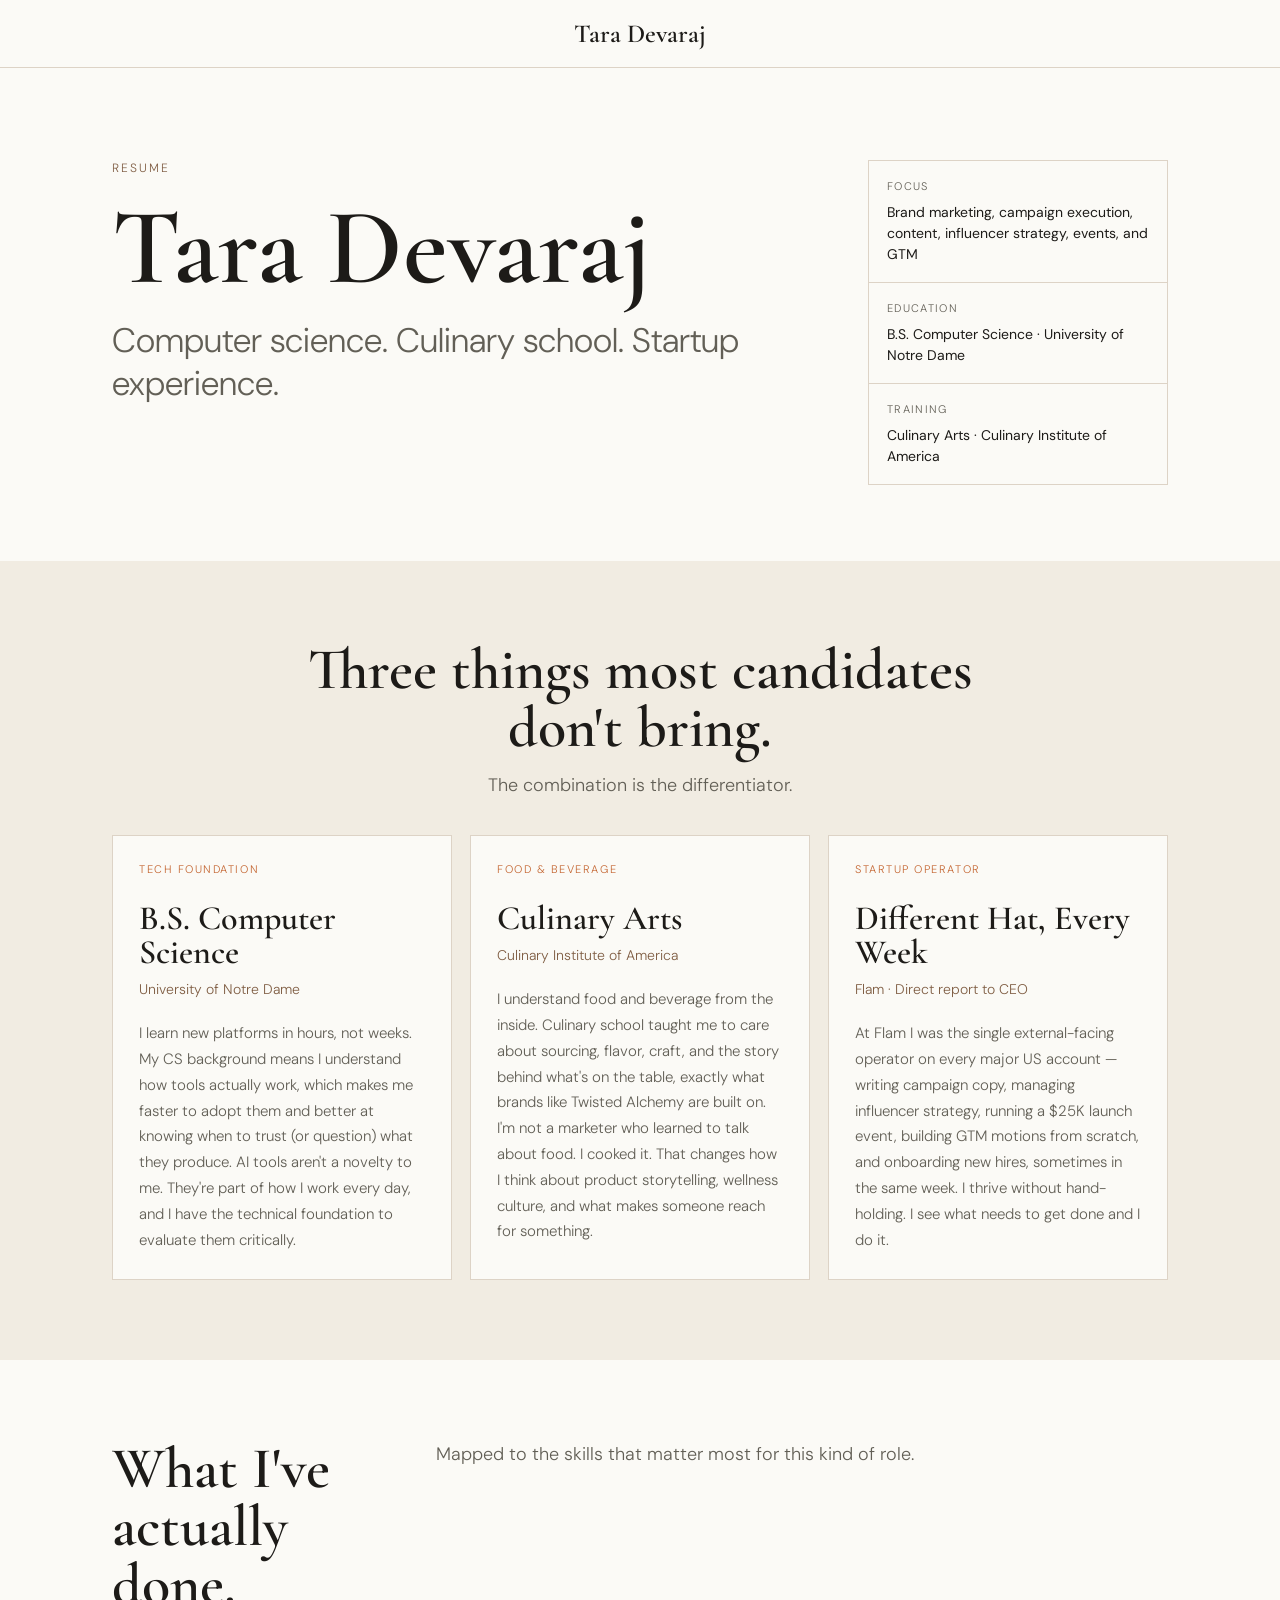
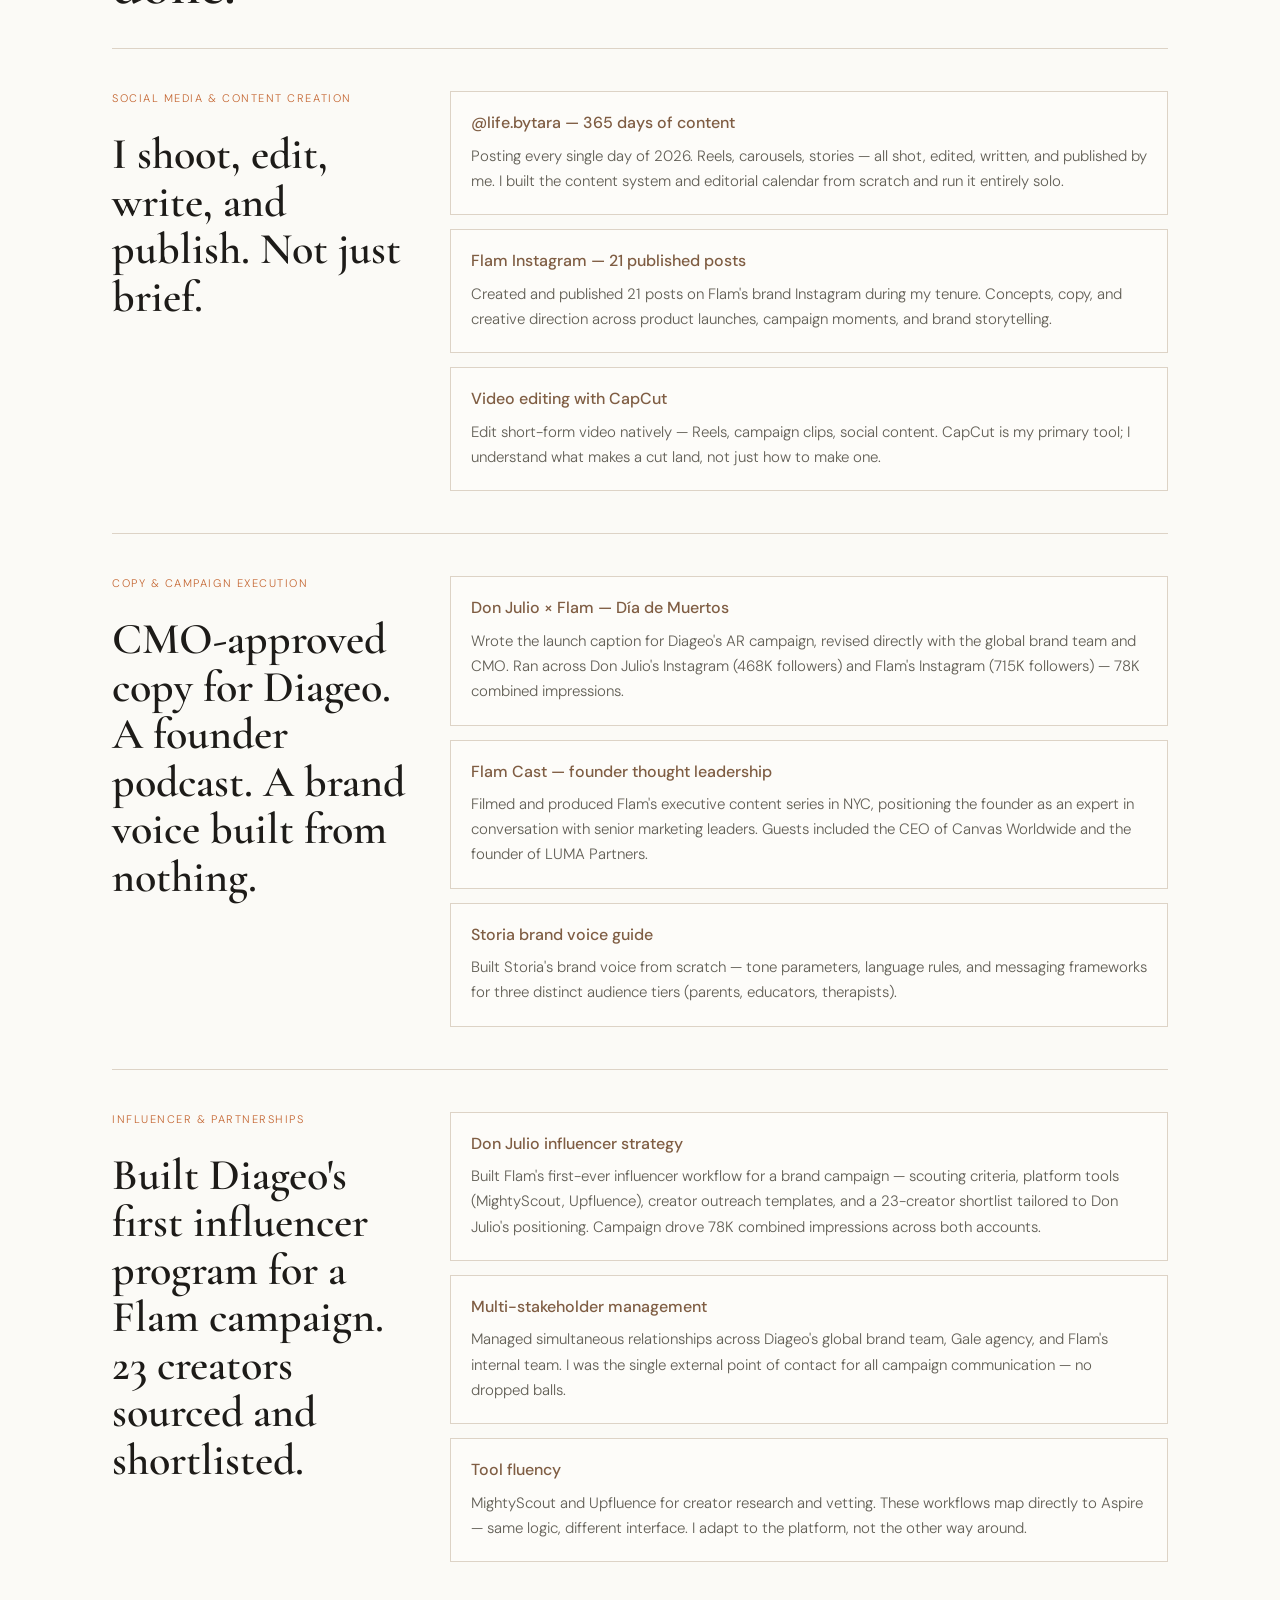
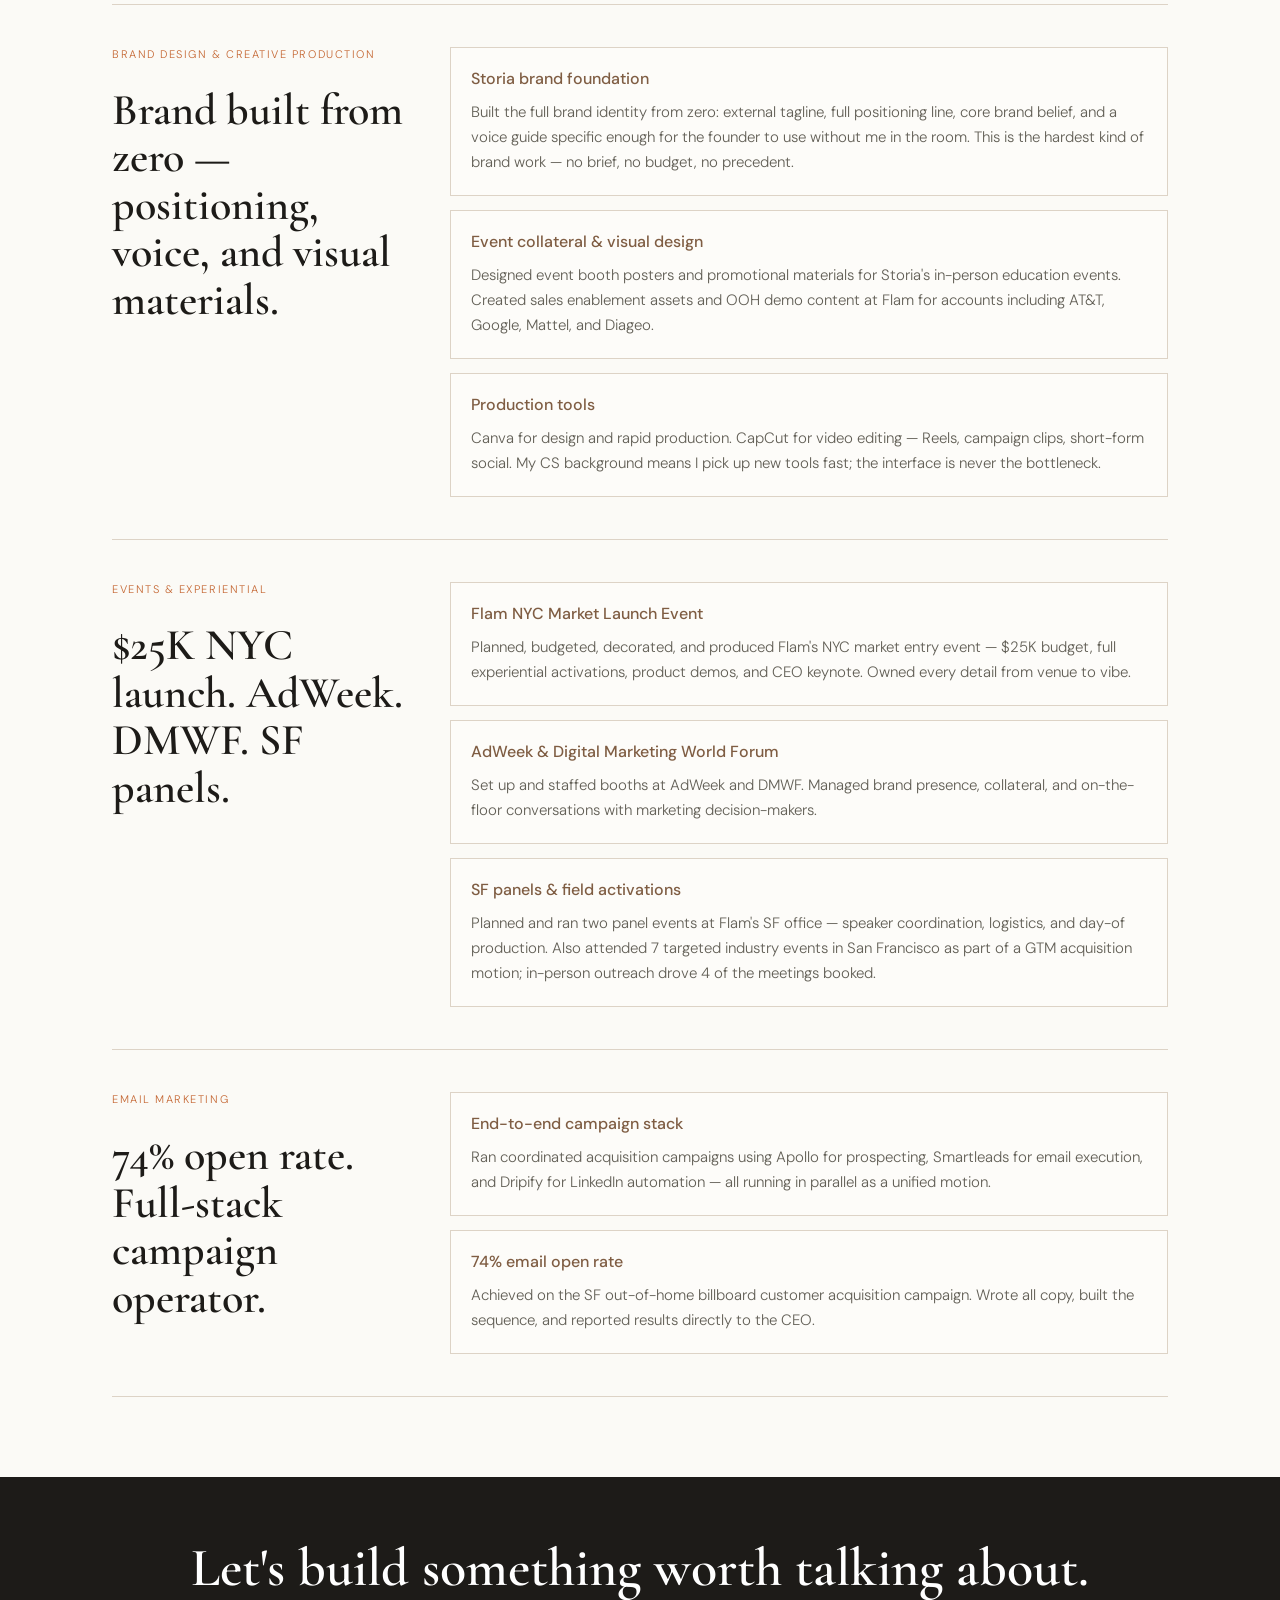
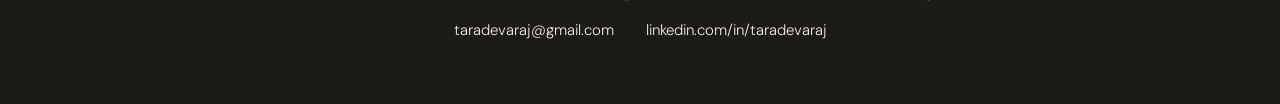
==== resume/index.html @ 1bc39fbd "Create index.html Add resume page" ====
<!doctype html>
<html lang="en">
  <head>
    <meta charset="utf-8" />
    <meta name="viewport" content="width=device-width, initial-scale=1" />
    <title>Tara Devaraj | Resume</title>
    <meta
      name="description"
      content="Resume page for Tara Devaraj, focused on brand marketing, campaign execution, content, influencer strategy, events, and GTM experience."
    />
    <link rel="preconnect" href="https://fonts.googleapis.com" />
    <link rel="preconnect" href="https://fonts.gstatic.com" crossorigin />
    <link
      href="https://fonts.googleapis.com/css2?family=Cormorant+Garamond:wght@400;600&family=DM+Sans:wght@300;400;500&display=swap"
      rel="stylesheet"
    />
    <style>
      :root {
        --bg: #fbfaf6;
        --bg-alt: #f1ece2;
        --text: #1d1b18;
        --muted: #625f56;
        --accent: #7f5d43;
        --accent-pop: #c46632;
        --border: #ddd3c6;
      }

      * {
        box-sizing: border-box;
      }

      html {
        scroll-behavior: smooth;
      }

      body {
        background: var(--bg);
        color: var(--text);
        font-family: "DM Sans", sans-serif;
        font-weight: 300;
        margin: 0;
      }

      a {
        color: inherit;
      }

      h1,
      h2,
      h3 {
        font-family: "Cormorant Garamond", serif;
        font-weight: 600;
        letter-spacing: 0;
        line-height: 1;
        margin: 0;
      }

      p {
        margin: 0;
      }

      .resume-nav {
        align-items: center;
        background: rgba(251, 250, 246, 0.92);
        border-bottom: 1px solid var(--border);
        display: flex;
        justify-content: center;
        padding: 18px max(22px, calc((100vw - 1100px) / 2));
        position: sticky;
        top: 0;
        z-index: 10;
      }

      .resume-brand {
        color: var(--text);
        font-family: "Cormorant Garamond", serif;
        font-size: 26px;
        font-weight: 600;
        text-decoration: none;
      }

      .resume-wrap {
        margin: 0 auto;
        max-width: 1100px;
        padding: 0 22px;
      }

      .resume-hero {
        display: grid;
        gap: 40px;
        grid-template-columns: minmax(0, 1fr) 300px;
        padding: 92px 22px 76px;
      }

      .eyebrow {
        color: var(--accent);
        font-size: 12px;
        letter-spacing: 0.16em;
        margin-bottom: 18px;
        text-transform: uppercase;
      }

      .resume-hero h1 {
        font-size: clamp(58px, 9vw, 108px);
        margin-bottom: 18px;
      }

      .resume-subtext {
        color: var(--muted);
        font-size: clamp(22px, 3vw, 34px);
        line-height: 1.25;
        max-width: 800px;
      }

      .resume-contact {
        align-self: end;
        border: 1px solid var(--border);
        display: grid;
      }

      .resume-contact div {
        border-bottom: 1px solid var(--border);
        padding: 18px;
      }

      .resume-contact div:last-child {
        border-bottom: 0;
      }

      .resume-contact span {
        color: var(--muted);
        display: block;
        font-size: 11px;
        letter-spacing: 0.12em;
        margin-bottom: 8px;
        text-transform: uppercase;
      }

      .resume-contact strong,
      .resume-contact a {
        color: var(--text);
        font-size: 14px;
        font-weight: 400;
        line-height: 1.35;
        text-decoration: none;
      }

      .section {
        padding: 80px 0;
      }

      .section-alt {
        background: var(--bg-alt);
      }

      .section-heading {
        display: grid;
        gap: 16px;
        grid-template-columns: minmax(220px, 0.42fr) minmax(0, 1fr);
        margin-bottom: 34px;
      }

      .section-heading--center {
        display: block;
        margin-left: auto;
        margin-right: auto;
        max-width: 760px;
        text-align: center;
      }

      .section-heading--center h2 {
        margin-bottom: 14px;
      }

      .section-heading h2 {
        font-size: clamp(38px, 5vw, 58px);
      }

      .section-heading p {
        color: var(--muted);
        font-size: 18px;
        line-height: 1.65;
      }

      .differentiators {
        display: grid;
        gap: 18px;
        grid-template-columns: repeat(3, minmax(0, 1fr));
      }

      .diff-card {
        background: var(--bg);
        border: 1px solid var(--border);
        min-height: 360px;
        padding: 26px;
      }

      .diff-card span,
      .skill-area .eyebrow {
        color: var(--accent-pop);
        display: block;
        font-size: 11px;
        letter-spacing: 0.14em;
        margin-bottom: 26px;
        text-transform: uppercase;
      }

      .diff-card h3 {
        font-size: 34px;
        margin-bottom: 10px;
      }

      .diff-school {
        color: var(--accent);
        font-size: 14px;
        line-height: 1.4;
        margin-bottom: 22px;
      }

      .diff-card p:not(.diff-school) {
        color: var(--muted);
        font-size: 15px;
        line-height: 1.72;
      }

      .skill-areas {
        border-top: 1px solid var(--border);
      }

      .skill-area {
        border-bottom: 1px solid var(--border);
        display: grid;
        gap: 36px;
        grid-template-columns: minmax(240px, 0.42fr) minmax(0, 1fr);
        padding: 42px 0;
      }

      .skill-area-header {
        position: sticky;
        top: 92px;
        align-self: start;
      }

      .skill-headline {
        color: var(--text);
        font-family: "Cormorant Garamond", serif;
        font-size: clamp(30px, 3.5vw, 44px);
        font-weight: 600;
        line-height: 1.08;
      }

      .skill-proof {
        display: grid;
        gap: 14px;
      }

      .proof-item {
        background: rgba(255, 255, 255, 0.34);
        border: 1px solid var(--border);
        padding: 20px;
      }

      .proof-item strong {
        color: var(--accent);
        display: block;
        font-size: 16px;
        font-weight: 500;
        line-height: 1.35;
        margin-bottom: 10px;
      }

      .proof-item p {
        color: var(--muted);
        font-size: 15px;
        line-height: 1.68;
      }

      .resume-footer {
        background: var(--text);
        color: #fff;
        padding: 64px 22px;
        text-align: center;
      }

      .resume-footer h2 {
        font-size: clamp(34px, 5vw, 54px);
        margin-bottom: 24px;
      }

      .resume-footer a {
        color: #efe8df;
        display: inline-block;
        font-size: 15px;
        margin: 0 14px;
        text-decoration: none;
      }

      @media (max-width: 820px) {
        .resume-hero,
        .section-heading,
        .skill-area {
          grid-template-columns: 1fr;
        }

        .resume-hero {
          padding-top: 64px;
        }

        .differentiators {
          grid-template-columns: 1fr;
        }

        .diff-card {
          min-height: auto;
        }

        .skill-area-header {
          position: static;
        }
      }
    </style>
  </head>
  <body>
    <nav class="resume-nav" aria-label="Resume navigation">
      <a class="resume-brand" href="../index.html">Tara Devaraj</a>
    </nav>

    <header class="resume-wrap resume-hero">
      <div>
        <p class="eyebrow">Resume</p>
        <h1>Tara Devaraj</h1>
        <p class="resume-subtext">Computer science. Culinary school. Startup experience.</p>
      </div>
      <aside class="resume-contact" aria-label="Contact and background">
        <div>
          <span>Focus</span>
          <strong>Brand marketing, campaign execution, content, influencer strategy, events, and GTM</strong>
        </div>
        <div>
          <span>Education</span>
          <strong>B.S. Computer Science · University of Notre Dame</strong>
        </div>
        <div>
          <span>Training</span>
          <strong>Culinary Arts · Culinary Institute of America</strong>
        </div>
      </aside>
    </header>

    <main>
      <section id="differentiators" class="section section-alt">
        <div class="resume-wrap">
          <div class="section-heading section-heading--center">
            <h2>Three things most candidates don't bring.</h2>
            <p>The combination is the differentiator.</p>
          </div>
          <div class="differentiators">
            <article class="diff-card">
              <span>Tech Foundation</span>
              <h3>B.S. Computer Science</h3>
              <p class="diff-school">University of Notre Dame</p>
              <p>I learn new platforms in hours, not weeks. My CS background means I understand how tools actually work, which makes me faster to adopt them and better at knowing when to trust (or question) what they produce. AI tools aren't a novelty to me. They're part of how I work every day, and I have the technical foundation to evaluate them critically.</p>
            </article>
            <article class="diff-card">
              <span>Food &amp; Beverage</span>
              <h3>Culinary Arts</h3>
              <p class="diff-school">Culinary Institute of America</p>
              <p>I understand food and beverage from the inside. Culinary school taught me to care about sourcing, flavor, craft, and the story behind what's on the table, exactly what brands like Twisted Alchemy are built on. I'm not a marketer who learned to talk about food. I cooked it. That changes how I think about product storytelling, wellness culture, and what makes someone reach for something.</p>
            </article>
            <article class="diff-card">
              <span>Startup Operator</span>
              <h3>Different Hat, Every Week</h3>
              <p class="diff-school">Flam · Direct report to CEO</p>
              <p>At Flam I was the single external-facing operator on every major US account — writing campaign copy, managing influencer strategy, running a $25K launch event, building GTM motions from scratch, and onboarding new hires, sometimes in the same week. I thrive without hand-holding. I see what needs to get done and I do it.</p>
            </article>
          </div>
        </div>
      </section>

      <section id="experience" class="section">
        <div class="resume-wrap">
          <div class="section-heading">
            <h2>What I've actually done.</h2>
            <p>Mapped to the skills that matter most for this kind of role.</p>
          </div>
          <div class="skill-areas">
            <section class="skill-area">
              <div class="skill-area-header">
                <p class="eyebrow">Social Media &amp; Content Creation</p>
                <p class="skill-headline">I shoot, edit, write, and publish. Not just brief.</p>
              </div>
              <div class="skill-proof">
                <article class="proof-item">
                  <strong>@life.bytara — 365 days of content</strong>
                  <p>Posting every single day of 2026. Reels, carousels, stories — all shot, edited, written, and published by me. I built the content system and editorial calendar from scratch and run it entirely solo.</p>
                </article>
                <article class="proof-item">
                  <strong>Flam Instagram — 21 published posts</strong>
                  <p>Created and published 21 posts on Flam's brand Instagram during my tenure. Concepts, copy, and creative direction across product launches, campaign moments, and brand storytelling.</p>
                </article>
                <article class="proof-item">
                  <strong>Video editing with CapCut</strong>
                  <p>Edit short-form video natively — Reels, campaign clips, social content. CapCut is my primary tool; I understand what makes a cut land, not just how to make one.</p>
                </article>
              </div>
            </section>

            <section class="skill-area">
              <div class="skill-area-header">
                <p class="eyebrow">Copy &amp; Campaign Execution</p>
                <p class="skill-headline">CMO-approved copy for Diageo. A founder podcast. A brand voice built from nothing.</p>
              </div>
              <div class="skill-proof">
                <article class="proof-item">
                  <strong>Don Julio × Flam — Día de Muertos</strong>
                  <p>Wrote the launch caption for Diageo's AR campaign, revised directly with the global brand team and CMO. Ran across Don Julio's Instagram (468K followers) and Flam's Instagram (715K followers) — 78K combined impressions.</p>
                </article>
                <article class="proof-item">
                  <strong>Flam Cast — founder thought leadership</strong>
                  <p>Filmed and produced Flam's executive content series in NYC, positioning the founder as an expert in conversation with senior marketing leaders. Guests included the CEO of Canvas Worldwide and the founder of LUMA Partners.</p>
                </article>
                <article class="proof-item">
                  <strong>Storia brand voice guide</strong>
                  <p>Built Storia's brand voice from scratch — tone parameters, language rules, and messaging frameworks for three distinct audience tiers (parents, educators, therapists).</p>
                </article>
              </div>
            </section>

            <section class="skill-area">
              <div class="skill-area-header">
                <p class="eyebrow">Influencer &amp; Partnerships</p>
                <p class="skill-headline">Built Diageo's first influencer program for a Flam campaign. 23 creators sourced and shortlisted.</p>
              </div>
              <div class="skill-proof">
                <article class="proof-item">
                  <strong>Don Julio influencer strategy</strong>
                  <p>Built Flam's first-ever influencer workflow for a brand campaign — scouting criteria, platform tools (MightyScout, Upfluence), creator outreach templates, and a 23-creator shortlist tailored to Don Julio's positioning. Campaign drove 78K combined impressions across both accounts.</p>
                </article>
                <article class="proof-item">
                  <strong>Multi-stakeholder management</strong>
                  <p>Managed simultaneous relationships across Diageo's global brand team, Gale agency, and Flam's internal team. I was the single external point of contact for all campaign communication — no dropped balls.</p>
                </article>
                <article class="proof-item">
                  <strong>Tool fluency</strong>
                  <p>MightyScout and Upfluence for creator research and vetting. These workflows map directly to Aspire — same logic, different interface. I adapt to the platform, not the other way around.</p>
                </article>
              </div>
            </section>

            <section class="skill-area">
              <div class="skill-area-header">
                <p class="eyebrow">Brand Design &amp; Creative Production</p>
                <p class="skill-headline">Brand built from zero — positioning, voice, and visual materials.</p>
              </div>
              <div class="skill-proof">
                <article class="proof-item">
                  <strong>Storia brand foundation</strong>
                  <p>Built the full brand identity from zero: external tagline, full positioning line, core brand belief, and a voice guide specific enough for the founder to use without me in the room. This is the hardest kind of brand work — no brief, no budget, no precedent.</p>
                </article>
                <article class="proof-item">
                  <strong>Event collateral &amp; visual design</strong>
                  <p>Designed event booth posters and promotional materials for Storia's in-person education events. Created sales enablement assets and OOH demo content at Flam for accounts including AT&amp;T, Google, Mattel, and Diageo.</p>
                </article>
                <article class="proof-item">
                  <strong>Production tools</strong>
                  <p>Canva for design and rapid production. CapCut for video editing — Reels, campaign clips, short-form social. My CS background means I pick up new tools fast; the interface is never the bottleneck.</p>
                </article>
              </div>
            </section>

            <section class="skill-area">
              <div class="skill-area-header">
                <p class="eyebrow">Events &amp; Experiential</p>
                <p class="skill-headline">$25K NYC launch. AdWeek. DMWF. SF panels.</p>
              </div>
              <div class="skill-proof">
                <article class="proof-item">
                  <strong>Flam NYC Market Launch Event</strong>
                  <p>Planned, budgeted, decorated, and produced Flam's NYC market entry event — $25K budget, full experiential activations, product demos, and CEO keynote. Owned every detail from venue to vibe.</p>
                </article>
                <article class="proof-item">
                  <strong>AdWeek &amp; Digital Marketing World Forum</strong>
                  <p>Set up and staffed booths at AdWeek and DMWF. Managed brand presence, collateral, and on-the-floor conversations with marketing decision-makers.</p>
                </article>
                <article class="proof-item">
                  <strong>SF panels &amp; field activations</strong>
                  <p>Planned and ran two panel events at Flam's SF office — speaker coordination, logistics, and day-of production. Also attended 7 targeted industry events in San Francisco as part of a GTM acquisition motion; in-person outreach drove 4 of the meetings booked.</p>
                </article>
              </div>
            </section>

            <section class="skill-area">
              <div class="skill-area-header">
                <p class="eyebrow">Email Marketing</p>
                <p class="skill-headline">74% open rate. Full-stack campaign operator.</p>
              </div>
              <div class="skill-proof">
                <article class="proof-item">
                  <strong>End-to-end campaign stack</strong>
                  <p>Ran coordinated acquisition campaigns using Apollo for prospecting, Smartleads for email execution, and Dripify for LinkedIn automation — all running in parallel as a unified motion.</p>
                </article>
                <article class="proof-item">
                  <strong>74% email open rate</strong>
                  <p>Achieved on the SF out-of-home billboard customer acquisition campaign. Wrote all copy, built the sequence, and reported results directly to the CEO.</p>
                </article>
              </div>
            </section>
          </div>
        </div>
      </section>
    </main>

    <footer class="resume-footer">
      <h2>Let's build something worth talking about.</h2>
      <a href="mailto:taradevaraj@gmail.com">taradevaraj@gmail.com</a>
      <a href="https://linkedin.com/in/taradevaraj">linkedin.com/in/taradevaraj</a>
    </footer>
  </body>
</html>
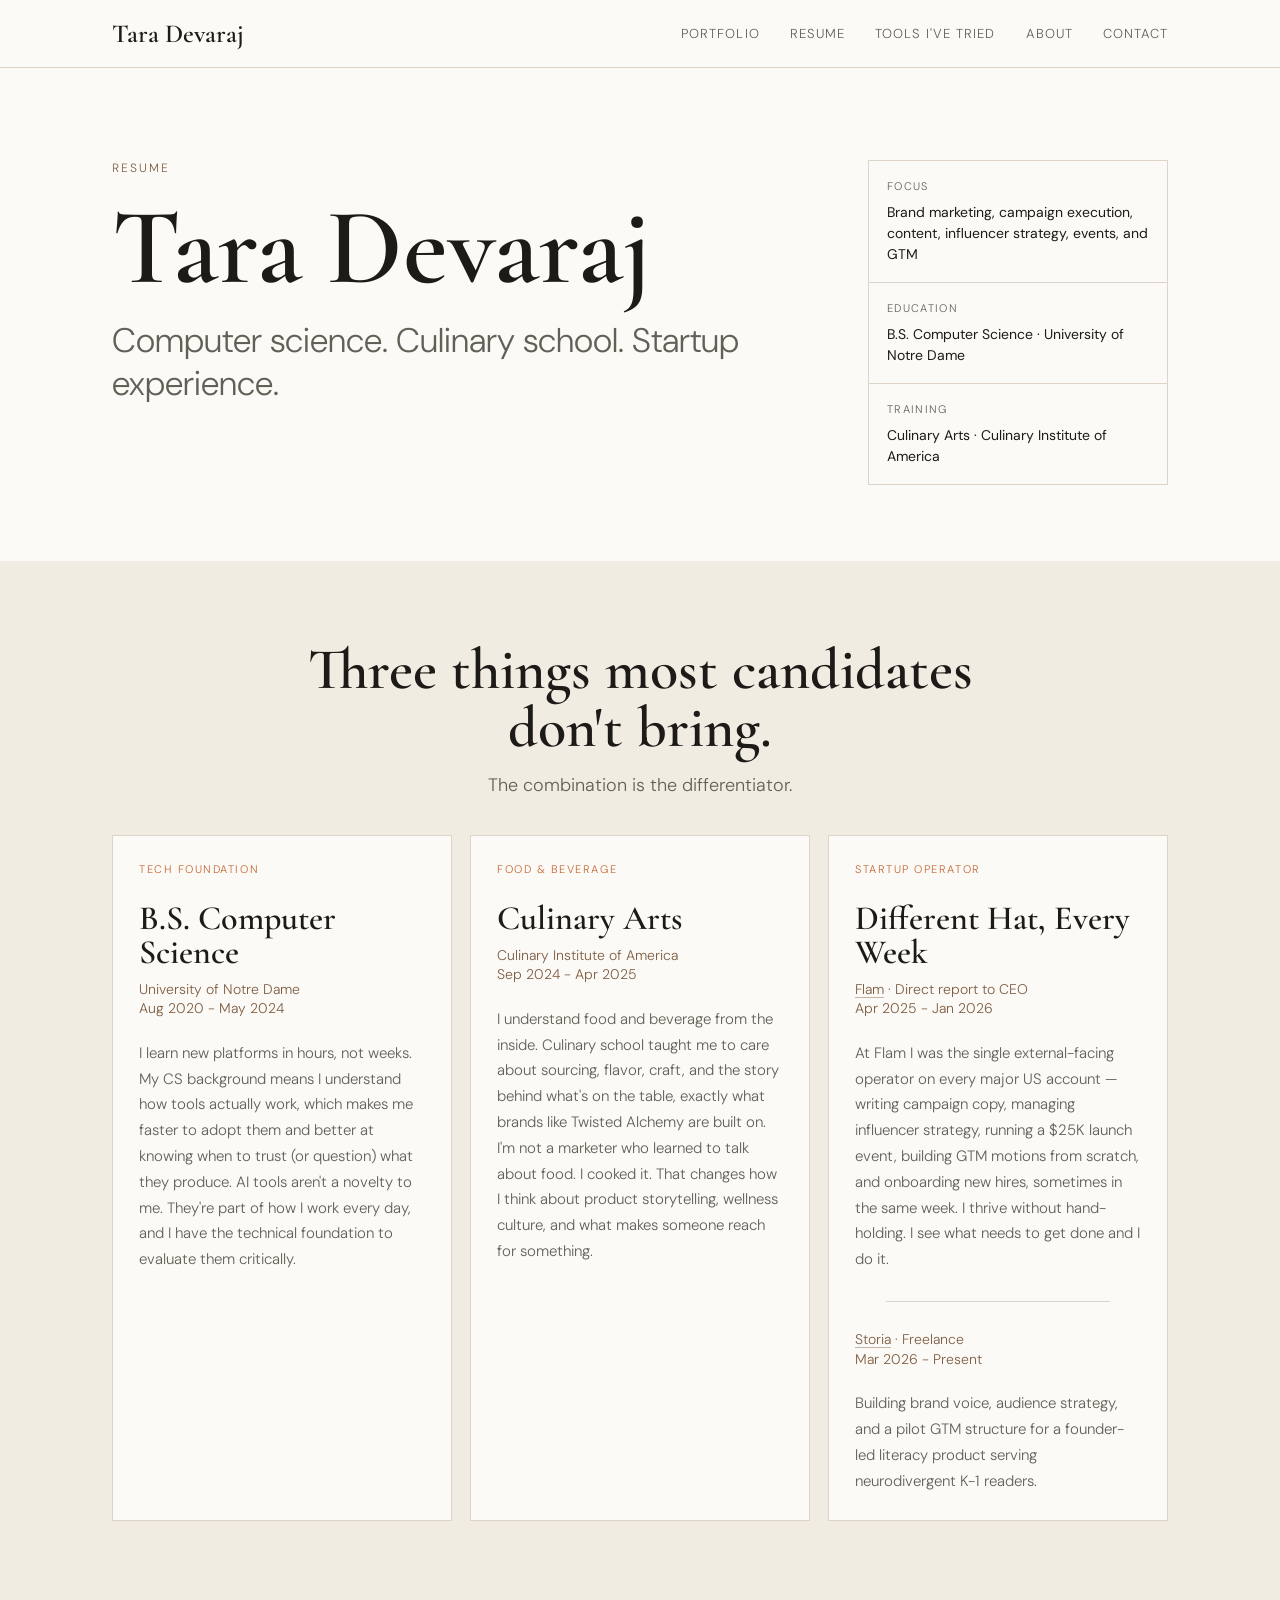
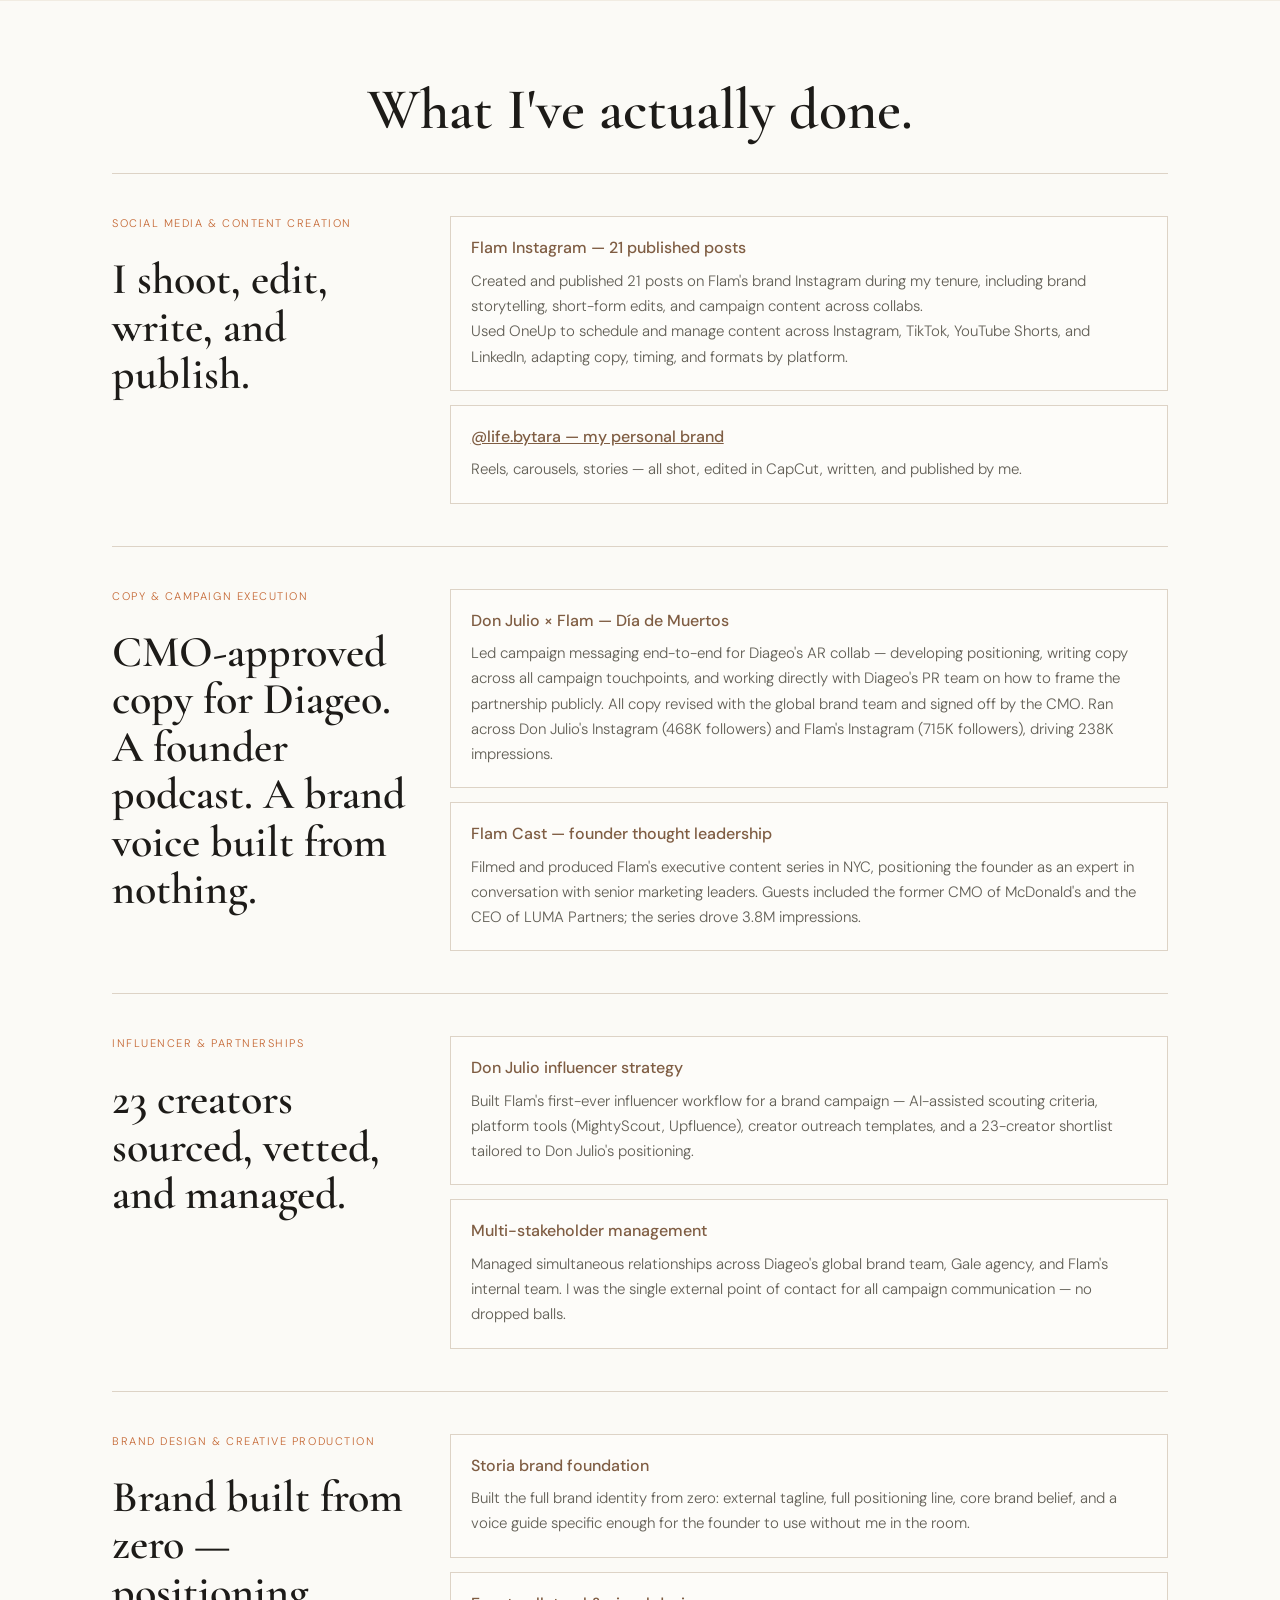
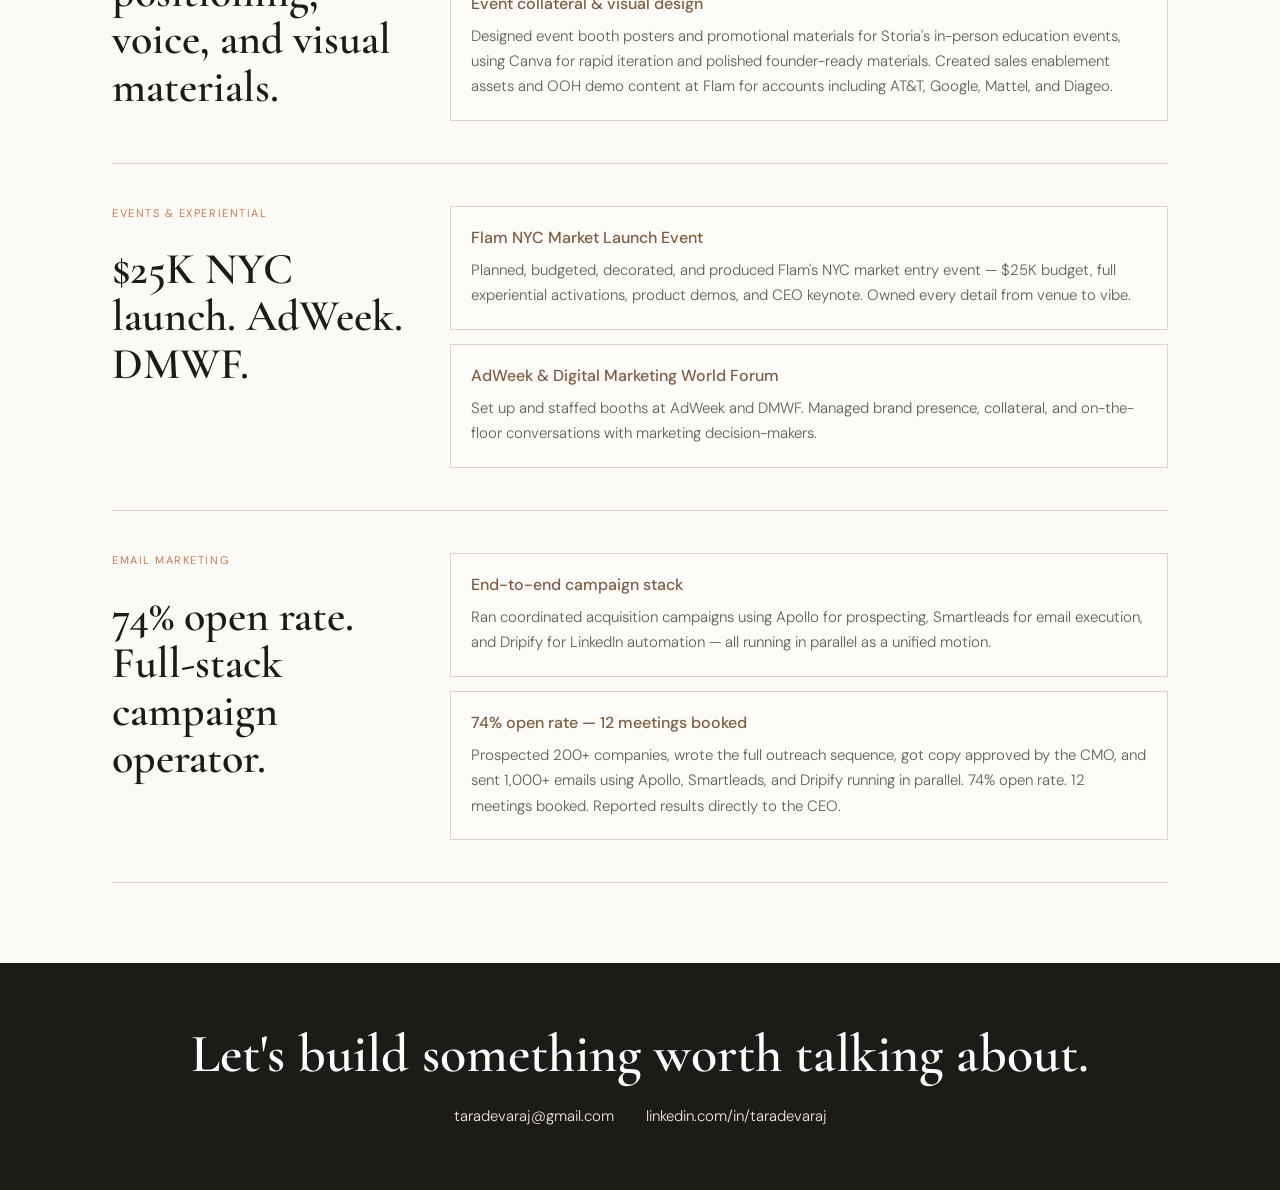
==== commit 89a272db: "Update portfolio and resume" ====
--- a/resume/index.html
+++ b/resume/index.html
@@ -60,15 +60,23 @@
       }
 
       .resume-nav {
-        align-items: center;
         background: rgba(251, 250, 246, 0.92);
         border-bottom: 1px solid var(--border);
-        display: flex;
-        justify-content: center;
-        padding: 18px max(22px, calc((100vw - 1100px) / 2));
+        left: 0;
+        padding: 18px 0;
         position: sticky;
         top: 0;
+        width: 100%;
         z-index: 10;
+      }
+
+      .resume-nav-inner {
+        align-items: center;
+        display: flex;
+        justify-content: space-between;
+        margin: 0 auto;
+        max-width: 1100px;
+        padding: 0 22px;
       }
 
       .resume-brand {
@@ -77,6 +85,25 @@
         font-size: 26px;
         font-weight: 600;
         text-decoration: none;
+      }
+
+      .resume-links {
+        align-items: center;
+        display: flex;
+        gap: 30px;
+      }
+
+      .resume-links a {
+        color: var(--muted);
+        font-size: 13px;
+        letter-spacing: 0.08em;
+        text-decoration: none;
+        text-transform: uppercase;
+        transition: color 0.2s ease;
+      }
+
+      .resume-links a:hover {
+        color: var(--accent);
       }
 
       .resume-wrap {
@@ -217,7 +244,33 @@
         margin-bottom: 22px;
       }
 
-      .diff-card p:not(.diff-school) {
+      .diff-role {
+        color: var(--accent);
+        font-size: 14px;
+        line-height: 1.4;
+        margin-bottom: 22px;
+      }
+
+      .subtle-link {
+        color: inherit;
+        text-decoration-color: rgba(127, 93, 67, 0.45);
+        text-decoration-line: underline;
+        text-decoration-thickness: 1px;
+        text-underline-offset: 3px;
+      }
+
+      .subtle-link:hover {
+        text-decoration-color: var(--accent);
+      }
+
+      .diff-divider {
+        background: var(--border);
+        height: 1px;
+        margin: 28px auto;
+        width: 78%;
+      }
+
+      .diff-card p:not(.diff-school):not(.diff-role) {
         color: var(--muted);
         font-size: 15px;
         line-height: 1.72;
@@ -317,12 +370,32 @@
         .skill-area-header {
           position: static;
         }
+
+        .resume-nav-inner {
+          align-items: flex-start;
+          flex-direction: column;
+          gap: 14px;
+        }
+
+        .resume-links {
+          flex-wrap: wrap;
+          gap: 14px 22px;
+        }
       }
     </style>
   </head>
   <body>
     <nav class="resume-nav" aria-label="Resume navigation">
-      <a class="resume-brand" href="../index.html">Tara Devaraj</a>
+      <div class="resume-nav-inner">
+        <a class="resume-brand" href="../index.html#/">Tara Devaraj</a>
+        <div class="resume-links">
+          <a href="../index.html#/">Portfolio</a>
+          <a href="index.html">Resume</a>
+          <a href="../index.html#/tools">Tools I've Tried</a>
+          <a href="../index.html#/">About</a>
+          <a href="mailto:taradevaraj@gmail.com">Contact</a>
+        </div>
+      </div>
     </nav>
 
     <header class="resume-wrap resume-hero">
@@ -358,20 +431,23 @@
             <article class="diff-card">
               <span>Tech Foundation</span>
               <h3>B.S. Computer Science</h3>
-              <p class="diff-school">University of Notre Dame</p>
+              <p class="diff-school">University of Notre Dame<br>Aug 2020 - May 2024</p>
               <p>I learn new platforms in hours, not weeks. My CS background means I understand how tools actually work, which makes me faster to adopt them and better at knowing when to trust (or question) what they produce. AI tools aren't a novelty to me. They're part of how I work every day, and I have the technical foundation to evaluate them critically.</p>
             </article>
             <article class="diff-card">
               <span>Food &amp; Beverage</span>
               <h3>Culinary Arts</h3>
-              <p class="diff-school">Culinary Institute of America</p>
+              <p class="diff-school">Culinary Institute of America<br>Sep 2024 - Apr 2025</p>
               <p>I understand food and beverage from the inside. Culinary school taught me to care about sourcing, flavor, craft, and the story behind what's on the table, exactly what brands like Twisted Alchemy are built on. I'm not a marketer who learned to talk about food. I cooked it. That changes how I think about product storytelling, wellness culture, and what makes someone reach for something.</p>
             </article>
             <article class="diff-card">
               <span>Startup Operator</span>
               <h3>Different Hat, Every Week</h3>
-              <p class="diff-school">Flam · Direct report to CEO</p>
+              <p class="diff-school"><a class="subtle-link" href="https://flamapp.ai/" target="_blank" rel="noreferrer">Flam</a> · Direct report to CEO<br>Apr 2025 - Jan 2026</p>
               <p>At Flam I was the single external-facing operator on every major US account — writing campaign copy, managing influencer strategy, running a $25K launch event, building GTM motions from scratch, and onboarding new hires, sometimes in the same week. I thrive without hand-holding. I see what needs to get done and I do it.</p>
+              <div class="diff-divider" aria-hidden="true"></div>
+              <p class="diff-role"><a class="subtle-link" href="https://storia.kids/#top" target="_blank" rel="noreferrer">Storia</a> · Freelance<br>Mar 2026 - Present</p>
+              <p>Building brand voice, audience strategy, and a pilot GTM structure for a founder-led literacy product serving neurodivergent K-1 readers.</p>
             </article>
           </div>
         </div>
@@ -379,28 +455,23 @@
 
       <section id="experience" class="section">
         <div class="resume-wrap">
-          <div class="section-heading">
+          <div class="section-heading section-heading--center">
             <h2>What I've actually done.</h2>
-            <p>Mapped to the skills that matter most for this kind of role.</p>
           </div>
           <div class="skill-areas">
             <section class="skill-area">
               <div class="skill-area-header">
                 <p class="eyebrow">Social Media &amp; Content Creation</p>
-                <p class="skill-headline">I shoot, edit, write, and publish. Not just brief.</p>
+                <p class="skill-headline">I shoot, edit, write, and publish.</p>
               </div>
               <div class="skill-proof">
                 <article class="proof-item">
-                  <strong>@life.bytara — 365 days of content</strong>
-                  <p>Posting every single day of 2026. Reels, carousels, stories — all shot, edited, written, and published by me. I built the content system and editorial calendar from scratch and run it entirely solo.</p>
-                </article>
-                <article class="proof-item">
                   <strong>Flam Instagram — 21 published posts</strong>
-                  <p>Created and published 21 posts on Flam's brand Instagram during my tenure. Concepts, copy, and creative direction across product launches, campaign moments, and brand storytelling.</p>
-                </article>
-                <article class="proof-item">
-                  <strong>Video editing with CapCut</strong>
-                  <p>Edit short-form video natively — Reels, campaign clips, social content. CapCut is my primary tool; I understand what makes a cut land, not just how to make one.</p>
+                  <p>Created and published 21 posts on Flam's brand Instagram during my tenure, including brand storytelling, short-form edits, and campaign content across collabs.<br>Used OneUp to schedule and manage content across Instagram, TikTok, YouTube Shorts, and LinkedIn, adapting copy, timing, and formats by platform.</p>
+                </article>
+                <article class="proof-item">
+                  <strong><a href="https://instagram.com/life.bytara" target="_blank" rel="noreferrer">@life.bytara — my personal brand</a></strong>
+                  <p>Reels, carousels, stories — all shot, edited in CapCut, written, and published by me.</p>
                 </article>
               </div>
             </section>
@@ -413,15 +484,11 @@
               <div class="skill-proof">
                 <article class="proof-item">
                   <strong>Don Julio × Flam — Día de Muertos</strong>
-                  <p>Wrote the launch caption for Diageo's AR campaign, revised directly with the global brand team and CMO. Ran across Don Julio's Instagram (468K followers) and Flam's Instagram (715K followers) — 78K combined impressions.</p>
+                  <p>Led campaign messaging end-to-end for Diageo's AR collab — developing positioning, writing copy across all campaign touchpoints, and working directly with Diageo's PR team on how to frame the partnership publicly. All copy revised with the global brand team and signed off by the CMO. Ran across Don Julio's Instagram (468K followers) and Flam's Instagram (715K followers), driving 238K impressions.</p>
                 </article>
                 <article class="proof-item">
                   <strong>Flam Cast — founder thought leadership</strong>
-                  <p>Filmed and produced Flam's executive content series in NYC, positioning the founder as an expert in conversation with senior marketing leaders. Guests included the CEO of Canvas Worldwide and the founder of LUMA Partners.</p>
-                </article>
-                <article class="proof-item">
-                  <strong>Storia brand voice guide</strong>
-                  <p>Built Storia's brand voice from scratch — tone parameters, language rules, and messaging frameworks for three distinct audience tiers (parents, educators, therapists).</p>
+                  <p>Filmed and produced Flam's executive content series in NYC, positioning the founder as an expert in conversation with senior marketing leaders. Guests included the former CMO of McDonald's and the CEO of LUMA Partners; the series drove 3.8M impressions.</p>
                 </article>
               </div>
             </section>
@@ -429,20 +496,16 @@
             <section class="skill-area">
               <div class="skill-area-header">
                 <p class="eyebrow">Influencer &amp; Partnerships</p>
-                <p class="skill-headline">Built Diageo's first influencer program for a Flam campaign. 23 creators sourced and shortlisted.</p>
+                <p class="skill-headline">23 creators sourced, vetted, and managed.</p>
               </div>
               <div class="skill-proof">
                 <article class="proof-item">
                   <strong>Don Julio influencer strategy</strong>
-                  <p>Built Flam's first-ever influencer workflow for a brand campaign — scouting criteria, platform tools (MightyScout, Upfluence), creator outreach templates, and a 23-creator shortlist tailored to Don Julio's positioning. Campaign drove 78K combined impressions across both accounts.</p>
+                  <p>Built Flam's first-ever influencer workflow for a brand campaign — AI-assisted scouting criteria, platform tools (MightyScout, Upfluence), creator outreach templates, and a 23-creator shortlist tailored to Don Julio's positioning.</p>
                 </article>
                 <article class="proof-item">
                   <strong>Multi-stakeholder management</strong>
                   <p>Managed simultaneous relationships across Diageo's global brand team, Gale agency, and Flam's internal team. I was the single external point of contact for all campaign communication — no dropped balls.</p>
-                </article>
-                <article class="proof-item">
-                  <strong>Tool fluency</strong>
-                  <p>MightyScout and Upfluence for creator research and vetting. These workflows map directly to Aspire — same logic, different interface. I adapt to the platform, not the other way around.</p>
                 </article>
               </div>
             </section>
@@ -455,15 +518,11 @@
               <div class="skill-proof">
                 <article class="proof-item">
                   <strong>Storia brand foundation</strong>
-                  <p>Built the full brand identity from zero: external tagline, full positioning line, core brand belief, and a voice guide specific enough for the founder to use without me in the room. This is the hardest kind of brand work — no brief, no budget, no precedent.</p>
+                  <p>Built the full brand identity from zero: external tagline, full positioning line, core brand belief, and a voice guide specific enough for the founder to use without me in the room.</p>
                 </article>
                 <article class="proof-item">
                   <strong>Event collateral &amp; visual design</strong>
-                  <p>Designed event booth posters and promotional materials for Storia's in-person education events. Created sales enablement assets and OOH demo content at Flam for accounts including AT&amp;T, Google, Mattel, and Diageo.</p>
-                </article>
-                <article class="proof-item">
-                  <strong>Production tools</strong>
-                  <p>Canva for design and rapid production. CapCut for video editing — Reels, campaign clips, short-form social. My CS background means I pick up new tools fast; the interface is never the bottleneck.</p>
+                  <p>Designed event booth posters and promotional materials for Storia's in-person education events, using Canva for rapid iteration and polished founder-ready materials. Created sales enablement assets and OOH demo content at Flam for accounts including AT&amp;T, Google, Mattel, and Diageo.</p>
                 </article>
               </div>
             </section>
@@ -471,7 +530,7 @@
             <section class="skill-area">
               <div class="skill-area-header">
                 <p class="eyebrow">Events &amp; Experiential</p>
-                <p class="skill-headline">$25K NYC launch. AdWeek. DMWF. SF panels.</p>
+                <p class="skill-headline">$25K NYC launch. AdWeek. DMWF.</p>
               </div>
               <div class="skill-proof">
                 <article class="proof-item">
@@ -481,10 +540,6 @@
                 <article class="proof-item">
                   <strong>AdWeek &amp; Digital Marketing World Forum</strong>
                   <p>Set up and staffed booths at AdWeek and DMWF. Managed brand presence, collateral, and on-the-floor conversations with marketing decision-makers.</p>
-                </article>
-                <article class="proof-item">
-                  <strong>SF panels &amp; field activations</strong>
-                  <p>Planned and ran two panel events at Flam's SF office — speaker coordination, logistics, and day-of production. Also attended 7 targeted industry events in San Francisco as part of a GTM acquisition motion; in-person outreach drove 4 of the meetings booked.</p>
                 </article>
               </div>
             </section>
@@ -500,8 +555,8 @@
                   <p>Ran coordinated acquisition campaigns using Apollo for prospecting, Smartleads for email execution, and Dripify for LinkedIn automation — all running in parallel as a unified motion.</p>
                 </article>
                 <article class="proof-item">
-                  <strong>74% email open rate</strong>
-                  <p>Achieved on the SF out-of-home billboard customer acquisition campaign. Wrote all copy, built the sequence, and reported results directly to the CEO.</p>
+                  <strong>74% open rate — 12 meetings booked</strong>
+                  <p>Prospected 200+ companies, wrote the full outreach sequence, got copy approved by the CMO, and sent 1,000+ emails using Apollo, Smartleads, and Dripify running in parallel. 74% open rate. 12 meetings booked. Reported results directly to the CEO.</p>
                 </article>
               </div>
             </section>
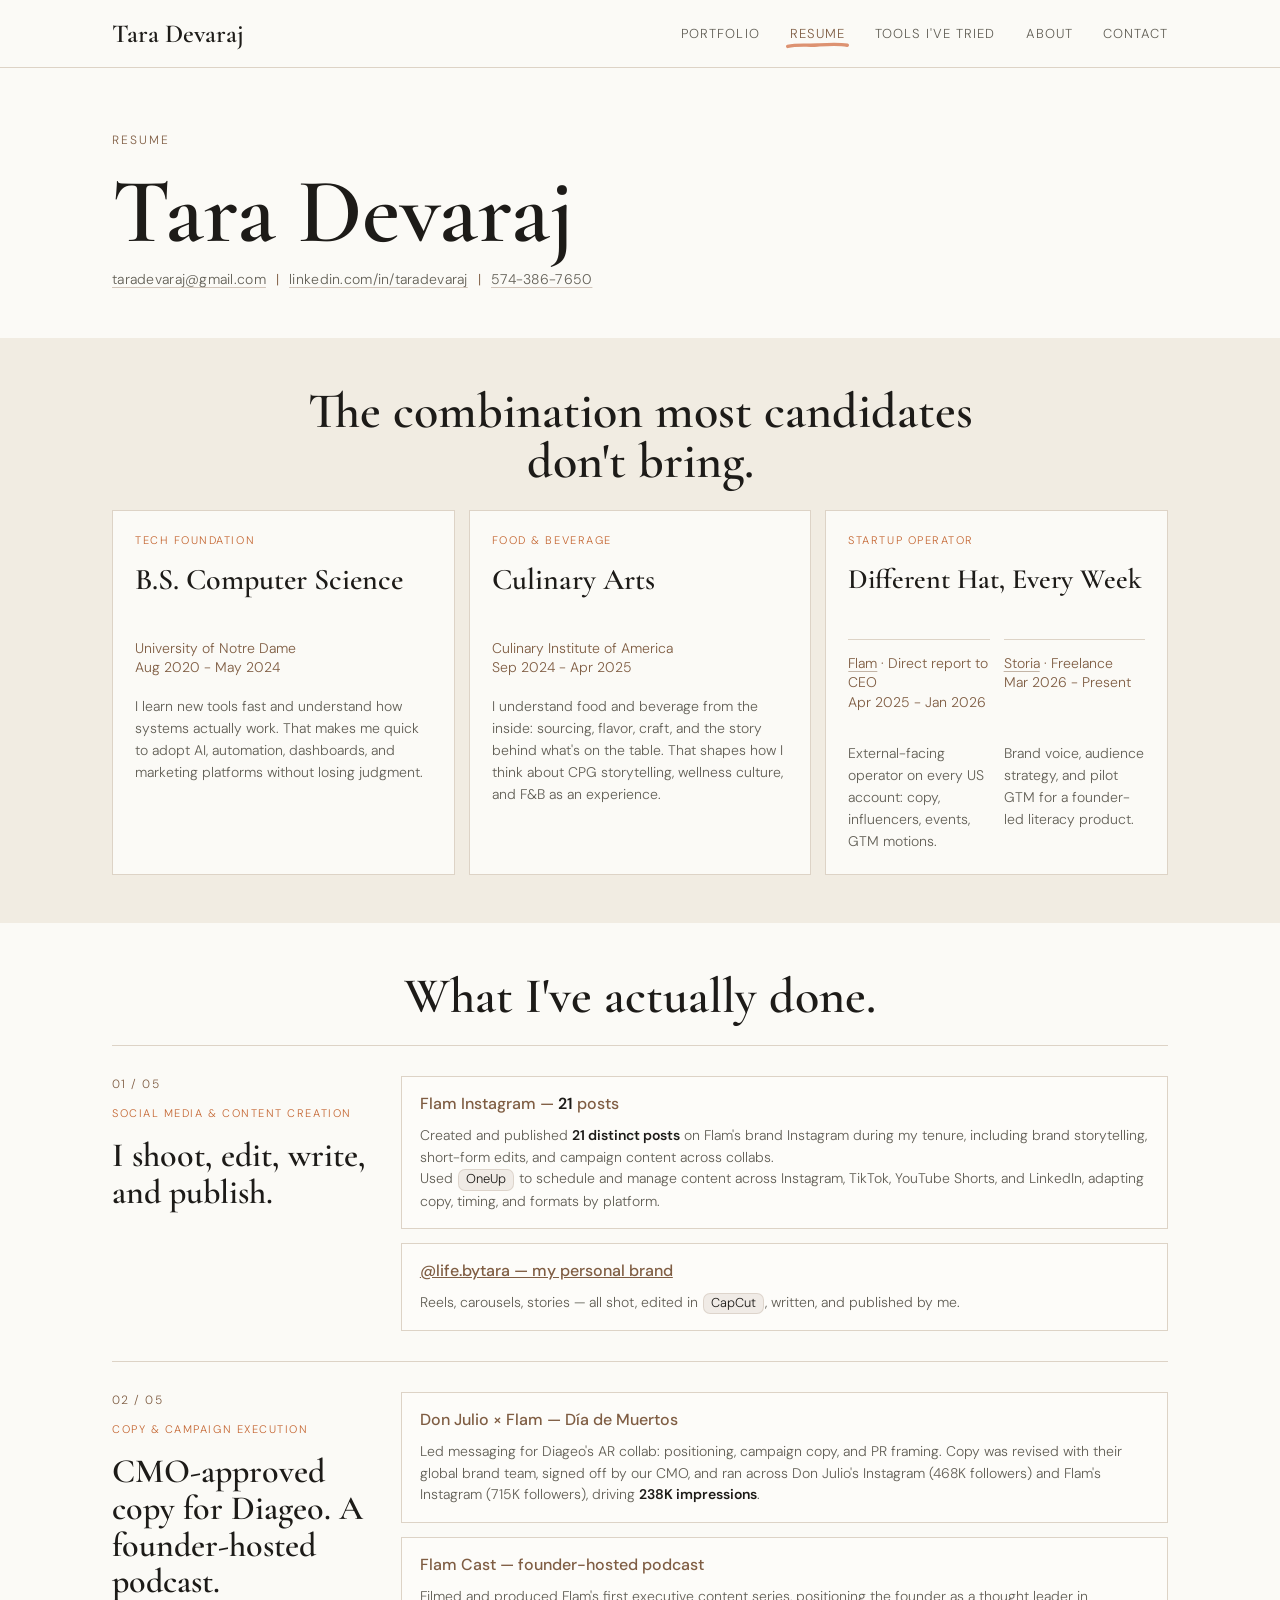
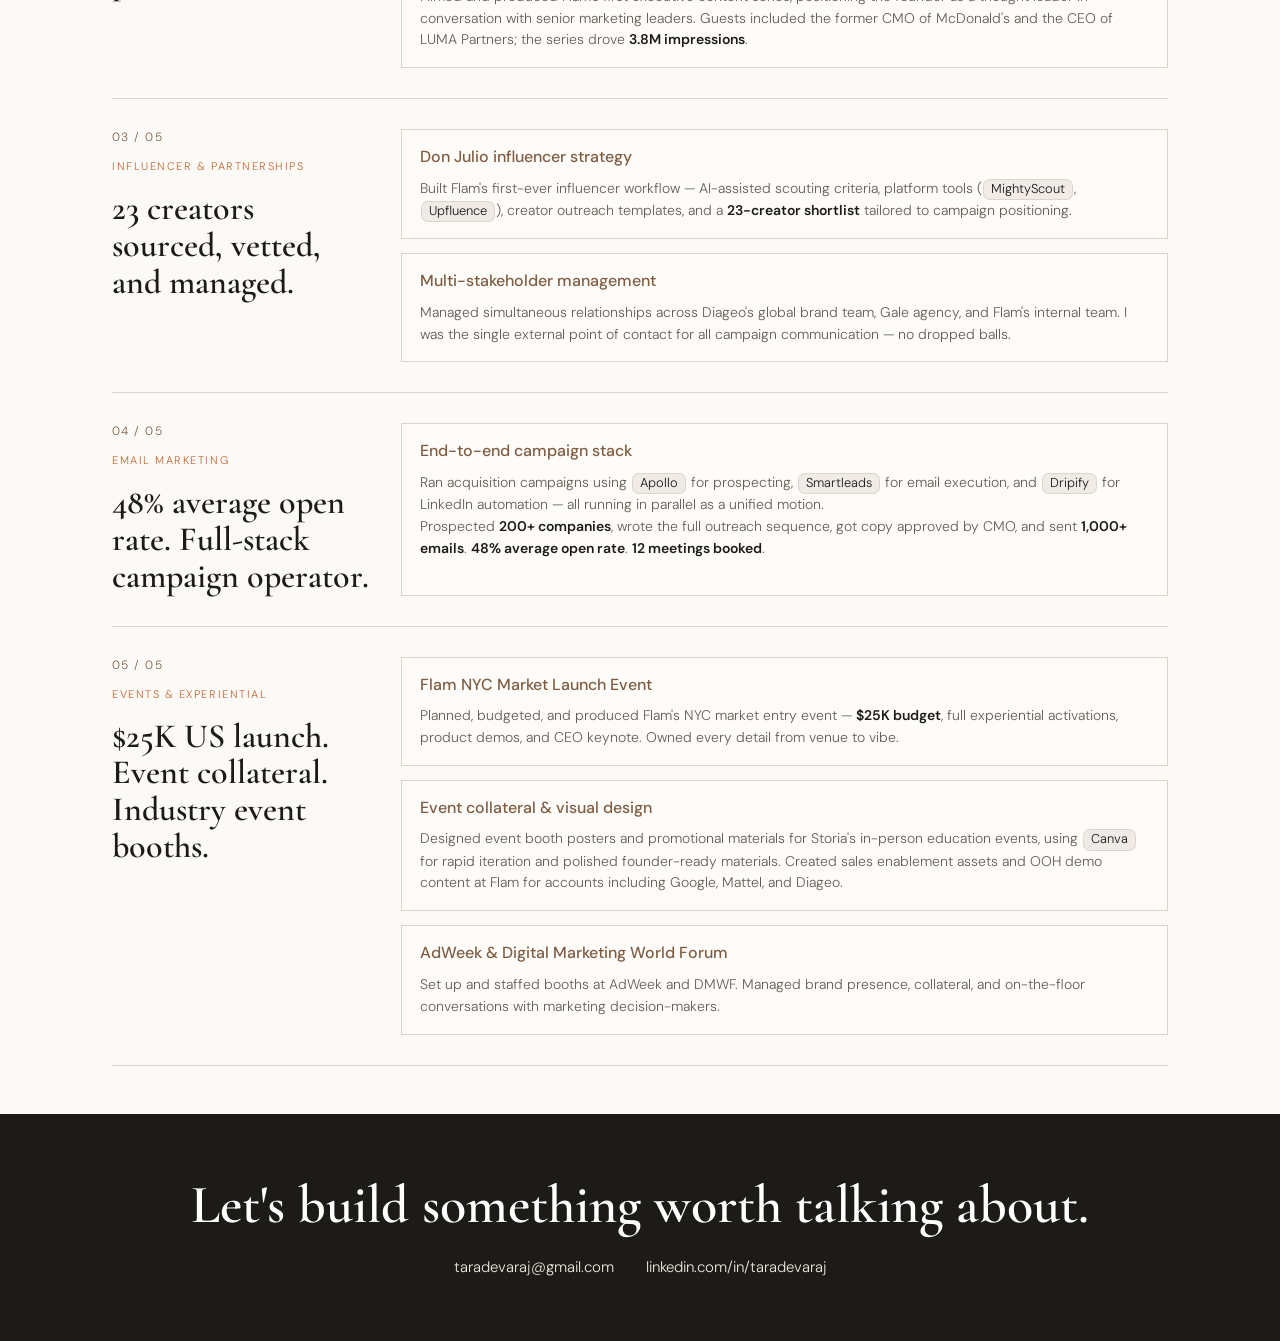
==== commit db24891c: "resume refresh" ====
--- a/resume/index.html
+++ b/resume/index.html
@@ -97,13 +97,29 @@
         color: var(--muted);
         font-size: 13px;
         letter-spacing: 0.08em;
+        position: relative;
         text-decoration: none;
         text-transform: uppercase;
         transition: color 0.2s ease;
       }
 
-      .resume-links a:hover {
+      .resume-links a:hover,
+      .resume-links a.is-active {
         color: var(--accent);
+      }
+
+      .resume-links a.is-active::after {
+        background-image: url("data:image/svg+xml,%3Csvg width='110' height='14' viewBox='0 0 110 14' fill='none' xmlns='http://www.w3.org/2000/svg'%3E%3Cpath d='M3 9C20 5 37 8 55 7C75 6 91 5 107 8' stroke='%23d26a3d' stroke-width='6' stroke-linecap='round' stroke-opacity='0.72'/%3E%3C/svg%3E");
+        background-repeat: no-repeat;
+        background-size: 100% 100%;
+        bottom: -8px;
+        content: "";
+        height: 10px;
+        left: -7%;
+        pointer-events: none;
+        position: absolute;
+        transform: rotate(-0.6deg);
+        width: 114%;
       }
 
       .resume-wrap {
@@ -113,10 +129,7 @@
       }
 
       .resume-hero {
-        display: grid;
-        gap: 40px;
-        grid-template-columns: minmax(0, 1fr) 300px;
-        padding: 92px 22px 76px;
+        padding: 64px 22px 48px;
       }
 
       .eyebrow {
@@ -128,52 +141,35 @@
       }
 
       .resume-hero h1 {
-        font-size: clamp(58px, 9vw, 108px);
-        margin-bottom: 18px;
+        font-size: clamp(52px, 8vw, 92px);
+        margin-bottom: 12px;
       }
 
       .resume-subtext {
+        align-items: center;
         color: var(--muted);
-        font-size: clamp(22px, 3vw, 34px);
-        line-height: 1.25;
+        display: flex;
+        flex-wrap: wrap;
+        font-size: 14px;
+        gap: 10px;
+        letter-spacing: 0.02em;
+        line-height: 1.4;
         max-width: 800px;
       }
 
-      .resume-contact {
-        align-self: end;
-        border: 1px solid var(--border);
-        display: grid;
-      }
-
-      .resume-contact div {
-        border-bottom: 1px solid var(--border);
-        padding: 18px;
-      }
-
-      .resume-contact div:last-child {
-        border-bottom: 0;
-      }
-
-      .resume-contact span {
-        color: var(--muted);
-        display: block;
-        font-size: 11px;
-        letter-spacing: 0.12em;
-        margin-bottom: 8px;
-        text-transform: uppercase;
-      }
-
-      .resume-contact strong,
-      .resume-contact a {
-        color: var(--text);
-        font-size: 14px;
-        font-weight: 400;
-        line-height: 1.35;
-        text-decoration: none;
+      .resume-subtext a {
+        color: inherit;
+        text-decoration-color: rgba(127, 93, 67, 0.34);
+        text-decoration-thickness: 1px;
+        text-underline-offset: 3px;
+      }
+
+      .resume-subtext span {
+        color: var(--accent);
       }
 
       .section {
-        padding: 80px 0;
+        padding: 48px 0;
       }
 
       .section-alt {
@@ -184,7 +180,7 @@
         display: grid;
         gap: 16px;
         grid-template-columns: minmax(220px, 0.42fr) minmax(0, 1fr);
-        margin-bottom: 34px;
+        margin-bottom: 24px;
       }
 
       .section-heading--center {
@@ -200,7 +196,7 @@
       }
 
       .section-heading h2 {
-        font-size: clamp(38px, 5vw, 58px);
+        font-size: clamp(34px, 4.5vw, 50px);
       }
 
       .section-heading p {
@@ -211,44 +207,54 @@
 
       .differentiators {
         display: grid;
-        gap: 18px;
+        gap: 14px;
         grid-template-columns: repeat(3, minmax(0, 1fr));
       }
 
       .diff-card {
         background: var(--bg);
         border: 1px solid var(--border);
-        min-height: 360px;
-        padding: 26px;
-      }
-
-      .diff-card span,
+        display: flex;
+        flex-direction: column;
+        min-height: 320px;
+        padding: 22px;
+      }
+
+      .diff-card > span,
       .skill-area .eyebrow {
         color: var(--accent-pop);
         display: block;
         font-size: 11px;
         letter-spacing: 0.14em;
-        margin-bottom: 26px;
+        margin-bottom: 18px;
         text-transform: uppercase;
       }
 
       .diff-card h3 {
-        font-size: 34px;
-        margin-bottom: 10px;
+        font-size: 30px;
+        min-height: 60px;
+        margin-bottom: 14px;
       }
 
       .diff-school {
         color: var(--accent);
         font-size: 14px;
         line-height: 1.4;
-        margin-bottom: 22px;
+        margin-bottom: 16px;
+        min-height: 40px;
       }
 
       .diff-role {
         color: var(--accent);
         font-size: 14px;
         line-height: 1.4;
-        margin-bottom: 22px;
+        margin-bottom: 16px;
+        min-height: 40px;
+      }
+
+      .diff-school span,
+      .diff-role span {
+        display: block;
       }
 
       .subtle-link {
@@ -272,8 +278,33 @@
 
       .diff-card p:not(.diff-school):not(.diff-role) {
         color: var(--muted);
-        font-size: 15px;
-        line-height: 1.72;
+        font-size: 14px;
+        line-height: 1.58;
+      }
+
+      .diff-card--split {
+        grid-column: span 1;
+      }
+
+      .diff-card--split h3 {
+        font-size: 28px;
+      }
+
+      .diff-split-grid {
+        display: grid;
+        gap: 14px;
+        grid-template-columns: repeat(2, minmax(0, 1fr));
+      }
+
+      .diff-mini {
+        border-top: 1px solid var(--border);
+        padding-top: 14px;
+      }
+
+      .diff-mini .diff-school,
+      .diff-mini .diff-role {
+        margin-bottom: 12px;
+        min-height: 76px;
       }
 
       .skill-areas {
@@ -283,9 +314,9 @@
       .skill-area {
         border-bottom: 1px solid var(--border);
         display: grid;
-        gap: 36px;
-        grid-template-columns: minmax(240px, 0.42fr) minmax(0, 1fr);
-        padding: 42px 0;
+        gap: 28px;
+        grid-template-columns: minmax(220px, 0.34fr) minmax(0, 1fr);
+        padding: 30px 0;
       }
 
       .skill-area-header {
@@ -297,9 +328,18 @@
       .skill-headline {
         color: var(--text);
         font-family: "Cormorant Garamond", serif;
-        font-size: clamp(30px, 3.5vw, 44px);
+        font-size: clamp(24px, 3vw, 34px);
         font-weight: 600;
         line-height: 1.08;
+      }
+
+      .section-count {
+        color: var(--accent);
+        display: block;
+        font-size: 12px;
+        letter-spacing: 0.12em;
+        margin-bottom: 14px;
+        text-transform: uppercase;
       }
 
       .skill-proof {
@@ -310,7 +350,7 @@
       .proof-item {
         background: rgba(255, 255, 255, 0.34);
         border: 1px solid var(--border);
-        padding: 20px;
+        padding: 16px 18px;
       }
 
       .proof-item strong {
@@ -324,8 +364,27 @@
 
       .proof-item p {
         color: var(--muted);
-        font-size: 15px;
-        line-height: 1.68;
+        font-size: 14px;
+        line-height: 1.56;
+      }
+
+      .tool-chip {
+        background: rgba(127, 93, 67, 0.1);
+        border: 1px solid rgba(127, 93, 67, 0.16);
+        border-radius: 7px;
+        color: var(--text);
+        display: inline-block;
+        font-family: inherit;
+        font-size: 0.92em;
+        line-height: 1.1;
+        margin: 0 1px;
+        padding: 2px 7px 3px;
+        white-space: nowrap;
+      }
+
+      .metric {
+        color: var(--text);
+        font-weight: 600;
       }
 
       .resume-footer {
@@ -359,11 +418,34 @@
           padding-top: 64px;
         }
 
+        .resume-subtext {
+          align-items: flex-start;
+          flex-direction: column;
+          gap: 6px;
+        }
+
+        .resume-subtext span {
+          display: none;
+        }
+
         .differentiators {
           grid-template-columns: 1fr;
         }
 
+        .diff-split-grid {
+          grid-template-columns: 1fr;
+        }
+
         .diff-card {
+          grid-template-rows: none;
+          min-height: auto;
+        }
+
+        .diff-card h3,
+        .diff-school,
+        .diff-role,
+        .diff-mini .diff-school,
+        .diff-mini .diff-role {
           min-height: auto;
         }
 
@@ -390,7 +472,7 @@
         <a class="resume-brand" href="../index.html#/">Tara Devaraj</a>
         <div class="resume-links">
           <a href="../index.html#/">Portfolio</a>
-          <a href="index.html">Resume</a>
+          <a class="is-active" href="index.html">Resume</a>
           <a href="../index.html#/tools">Tools I've Tried</a>
           <a href="../index.html#/">About</a>
           <a href="mailto:taradevaraj@gmail.com">Contact</a>
@@ -402,52 +484,48 @@
       <div>
         <p class="eyebrow">Resume</p>
         <h1>Tara Devaraj</h1>
-        <p class="resume-subtext">Computer science. Culinary school. Startup experience.</p>
+        <p class="resume-subtext">
+          <a href="mailto:taradevaraj@gmail.com">taradevaraj@gmail.com</a>
+          <span>|</span>
+          <a href="https://linkedin.com/in/taradevaraj" target="_blank" rel="noreferrer">linkedin.com/in/taradevaraj</a>
+          <span>|</span>
+          <a href="tel:+15743867650">574-386-7650</a>
+        </p>
       </div>
-      <aside class="resume-contact" aria-label="Contact and background">
-        <div>
-          <span>Focus</span>
-          <strong>Brand marketing, campaign execution, content, influencer strategy, events, and GTM</strong>
-        </div>
-        <div>
-          <span>Education</span>
-          <strong>B.S. Computer Science · University of Notre Dame</strong>
-        </div>
-        <div>
-          <span>Training</span>
-          <strong>Culinary Arts · Culinary Institute of America</strong>
-        </div>
-      </aside>
     </header>
 
     <main>
       <section id="differentiators" class="section section-alt">
         <div class="resume-wrap">
           <div class="section-heading section-heading--center">
-            <h2>Three things most candidates don't bring.</h2>
-            <p>The combination is the differentiator.</p>
+            <h2>The combination most candidates don't bring.</h2>
           </div>
           <div class="differentiators">
             <article class="diff-card">
               <span>Tech Foundation</span>
               <h3>B.S. Computer Science</h3>
-              <p class="diff-school">University of Notre Dame<br>Aug 2020 - May 2024</p>
-              <p>I learn new platforms in hours, not weeks. My CS background means I understand how tools actually work, which makes me faster to adopt them and better at knowing when to trust (or question) what they produce. AI tools aren't a novelty to me. They're part of how I work every day, and I have the technical foundation to evaluate them critically.</p>
+              <p class="diff-school"><span>University of Notre Dame</span><span>Aug 2020 - May 2024</span></p>
+              <p>I learn new tools fast and understand how systems actually work. That makes me quick to adopt AI, automation, dashboards, and marketing platforms without losing judgment.</p>
             </article>
             <article class="diff-card">
               <span>Food &amp; Beverage</span>
               <h3>Culinary Arts</h3>
-              <p class="diff-school">Culinary Institute of America<br>Sep 2024 - Apr 2025</p>
-              <p>I understand food and beverage from the inside. Culinary school taught me to care about sourcing, flavor, craft, and the story behind what's on the table, exactly what brands like Twisted Alchemy are built on. I'm not a marketer who learned to talk about food. I cooked it. That changes how I think about product storytelling, wellness culture, and what makes someone reach for something.</p>
+              <p class="diff-school"><span>Culinary Institute of America</span><span>Sep 2024 - Apr 2025</span></p>
+              <p>I understand food and beverage from the inside: sourcing, flavor, craft, and the story behind what's on the table. That shapes how I think about CPG storytelling, wellness culture, and F&amp;B as an experience.</p>
             </article>
-            <article class="diff-card">
+            <article class="diff-card diff-card--split">
               <span>Startup Operator</span>
               <h3>Different Hat, Every Week</h3>
-              <p class="diff-school"><a class="subtle-link" href="https://flamapp.ai/" target="_blank" rel="noreferrer">Flam</a> · Direct report to CEO<br>Apr 2025 - Jan 2026</p>
-              <p>At Flam I was the single external-facing operator on every major US account — writing campaign copy, managing influencer strategy, running a $25K launch event, building GTM motions from scratch, and onboarding new hires, sometimes in the same week. I thrive without hand-holding. I see what needs to get done and I do it.</p>
-              <div class="diff-divider" aria-hidden="true"></div>
-              <p class="diff-role"><a class="subtle-link" href="https://storia.kids/#top" target="_blank" rel="noreferrer">Storia</a> · Freelance<br>Mar 2026 - Present</p>
-              <p>Building brand voice, audience strategy, and a pilot GTM structure for a founder-led literacy product serving neurodivergent K-1 readers.</p>
+              <div class="diff-split-grid">
+                <div class="diff-mini">
+                  <p class="diff-school"><span><a class="subtle-link" href="https://flamapp.ai/" target="_blank" rel="noreferrer">Flam</a> · Direct report to CEO</span><span>Apr 2025 - Jan 2026</span></p>
+                  <p>External-facing operator on every US account: copy, influencers, events, GTM motions.</p>
+                </div>
+                <div class="diff-mini">
+                  <p class="diff-role"><span><a class="subtle-link" href="https://storia.kids/#top" target="_blank" rel="noreferrer">Storia</a> · Freelance</span><span>Mar 2026 - Present</span></p>
+                  <p>Brand voice, audience strategy, and pilot GTM for a founder-led literacy product.</p>
+                </div>
+              </div>
             </article>
           </div>
         </div>
@@ -461,47 +539,50 @@
           <div class="skill-areas">
             <section class="skill-area">
               <div class="skill-area-header">
+                <span class="section-count">01 / 05</span>
                 <p class="eyebrow">Social Media &amp; Content Creation</p>
                 <p class="skill-headline">I shoot, edit, write, and publish.</p>
               </div>
               <div class="skill-proof">
                 <article class="proof-item">
-                  <strong>Flam Instagram — 21 published posts</strong>
-                  <p>Created and published 21 posts on Flam's brand Instagram during my tenure, including brand storytelling, short-form edits, and campaign content across collabs.<br>Used OneUp to schedule and manage content across Instagram, TikTok, YouTube Shorts, and LinkedIn, adapting copy, timing, and formats by platform.</p>
+                  <strong>Flam Instagram — <span class="metric">21</span> posts</strong>
+                  <p>Created and published <span class="metric">21 distinct posts</span> on Flam's brand Instagram during my tenure, including brand storytelling, short-form edits, and campaign content across collabs.<br>Used <span class="tool-chip">OneUp</span> to schedule and manage content across Instagram, TikTok, YouTube Shorts, and LinkedIn, adapting copy, timing, and formats by platform.</p>
                 </article>
                 <article class="proof-item">
                   <strong><a href="https://instagram.com/life.bytara" target="_blank" rel="noreferrer">@life.bytara — my personal brand</a></strong>
-                  <p>Reels, carousels, stories — all shot, edited in CapCut, written, and published by me.</p>
+                  <p>Reels, carousels, stories — all shot, edited in <span class="tool-chip">CapCut</span>, written, and published by me.</p>
                 </article>
               </div>
             </section>
 
             <section class="skill-area">
               <div class="skill-area-header">
+                <span class="section-count">02 / 05</span>
                 <p class="eyebrow">Copy &amp; Campaign Execution</p>
-                <p class="skill-headline">CMO-approved copy for Diageo. A founder podcast. A brand voice built from nothing.</p>
+                <p class="skill-headline">CMO-approved copy for Diageo. A founder-hosted podcast.</p>
               </div>
               <div class="skill-proof">
                 <article class="proof-item">
                   <strong>Don Julio × Flam — Día de Muertos</strong>
-                  <p>Led campaign messaging end-to-end for Diageo's AR collab — developing positioning, writing copy across all campaign touchpoints, and working directly with Diageo's PR team on how to frame the partnership publicly. All copy revised with the global brand team and signed off by the CMO. Ran across Don Julio's Instagram (468K followers) and Flam's Instagram (715K followers), driving 238K impressions.</p>
-                </article>
-                <article class="proof-item">
-                  <strong>Flam Cast — founder thought leadership</strong>
-                  <p>Filmed and produced Flam's executive content series in NYC, positioning the founder as an expert in conversation with senior marketing leaders. Guests included the former CMO of McDonald's and the CEO of LUMA Partners; the series drove 3.8M impressions.</p>
+                  <p>Led messaging for Diageo's AR collab: positioning, campaign copy, and PR framing. Copy was revised with their global brand team, signed off by our CMO, and ran across Don Julio's Instagram (468K followers) and Flam's Instagram (715K followers), driving <span class="metric">238K impressions</span>.</p>
+                </article>
+                <article class="proof-item">
+                  <strong>Flam Cast — founder-hosted podcast</strong>
+                  <p>Filmed and produced Flam's first executive content series, positioning the founder as a thought leader in conversation with senior marketing leaders. Guests included the former CMO of McDonald's and the CEO of LUMA Partners; the series drove <span class="metric">3.8M impressions</span>.</p>
                 </article>
               </div>
             </section>
 
             <section class="skill-area">
               <div class="skill-area-header">
+                <span class="section-count">03 / 05</span>
                 <p class="eyebrow">Influencer &amp; Partnerships</p>
-                <p class="skill-headline">23 creators sourced, vetted, and managed.</p>
+                <p class="skill-headline"><span class="metric">23</span> creators sourced, vetted, and managed.</p>
               </div>
               <div class="skill-proof">
                 <article class="proof-item">
                   <strong>Don Julio influencer strategy</strong>
-                  <p>Built Flam's first-ever influencer workflow for a brand campaign — AI-assisted scouting criteria, platform tools (MightyScout, Upfluence), creator outreach templates, and a 23-creator shortlist tailored to Don Julio's positioning.</p>
+                  <p>Built Flam's first-ever influencer workflow — AI-assisted scouting criteria, platform tools (<span class="tool-chip">MightyScout</span>, <span class="tool-chip">Upfluence</span>), creator outreach templates, and a <span class="metric">23-creator shortlist</span> tailored to campaign positioning.</p>
                 </article>
                 <article class="proof-item">
                   <strong>Multi-stakeholder management</strong>
@@ -512,30 +593,32 @@
 
             <section class="skill-area">
               <div class="skill-area-header">
-                <p class="eyebrow">Brand Design &amp; Creative Production</p>
-                <p class="skill-headline">Brand built from zero — positioning, voice, and visual materials.</p>
+                <span class="section-count">04 / 05</span>
+                <p class="eyebrow">Email Marketing</p>
+                <p class="skill-headline"><span class="metric">48%</span> average open rate. Full-stack campaign operator.</p>
               </div>
               <div class="skill-proof">
                 <article class="proof-item">
-                  <strong>Storia brand foundation</strong>
-                  <p>Built the full brand identity from zero: external tagline, full positioning line, core brand belief, and a voice guide specific enough for the founder to use without me in the room.</p>
-                </article>
-                <article class="proof-item">
-                  <strong>Event collateral &amp; visual design</strong>
-                  <p>Designed event booth posters and promotional materials for Storia's in-person education events, using Canva for rapid iteration and polished founder-ready materials. Created sales enablement assets and OOH demo content at Flam for accounts including AT&amp;T, Google, Mattel, and Diageo.</p>
+                  <strong>End-to-end campaign stack</strong>
+                  <p>Ran acquisition campaigns using <span class="tool-chip">Apollo</span> for prospecting, <span class="tool-chip">Smartleads</span> for email execution, and <span class="tool-chip">Dripify</span> for LinkedIn automation — all running in parallel as a unified motion.<br>Prospected <span class="metric">200+ companies</span>, wrote the full outreach sequence, got copy approved by CMO, and sent <span class="metric">1,000+ emails</span>. <span class="metric">48% average open rate</span>. <span class="metric">12 meetings booked</span>.</p>
                 </article>
               </div>
             </section>
 
             <section class="skill-area">
               <div class="skill-area-header">
+                <span class="section-count">05 / 05</span>
                 <p class="eyebrow">Events &amp; Experiential</p>
-                <p class="skill-headline">$25K NYC launch. AdWeek. DMWF.</p>
+                <p class="skill-headline"><span class="metric">$25K</span> US launch. Event collateral. Industry event booths.</p>
               </div>
               <div class="skill-proof">
                 <article class="proof-item">
                   <strong>Flam NYC Market Launch Event</strong>
-                  <p>Planned, budgeted, decorated, and produced Flam's NYC market entry event — $25K budget, full experiential activations, product demos, and CEO keynote. Owned every detail from venue to vibe.</p>
+                  <p>Planned, budgeted, and produced Flam's NYC market entry event — <span class="metric">$25K budget</span>, full experiential activations, product demos, and CEO keynote. Owned every detail from venue to vibe.</p>
+                </article>
+                <article class="proof-item">
+                  <strong>Event collateral &amp; visual design</strong>
+                  <p>Designed event booth posters and promotional materials for Storia's in-person education events, using <span class="tool-chip">Canva</span> for rapid iteration and polished founder-ready materials. Created sales enablement assets and OOH demo content at Flam for accounts including Google, Mattel, and Diageo.</p>
                 </article>
                 <article class="proof-item">
                   <strong>AdWeek &amp; Digital Marketing World Forum</strong>
@@ -544,22 +627,6 @@
               </div>
             </section>
 
-            <section class="skill-area">
-              <div class="skill-area-header">
-                <p class="eyebrow">Email Marketing</p>
-                <p class="skill-headline">74% open rate. Full-stack campaign operator.</p>
-              </div>
-              <div class="skill-proof">
-                <article class="proof-item">
-                  <strong>End-to-end campaign stack</strong>
-                  <p>Ran coordinated acquisition campaigns using Apollo for prospecting, Smartleads for email execution, and Dripify for LinkedIn automation — all running in parallel as a unified motion.</p>
-                </article>
-                <article class="proof-item">
-                  <strong>74% open rate — 12 meetings booked</strong>
-                  <p>Prospected 200+ companies, wrote the full outreach sequence, got copy approved by the CMO, and sent 1,000+ emails using Apollo, Smartleads, and Dripify running in parallel. 74% open rate. 12 meetings booked. Reported results directly to the CEO.</p>
-                </article>
-              </div>
-            </section>
           </div>
         </div>
       </section>
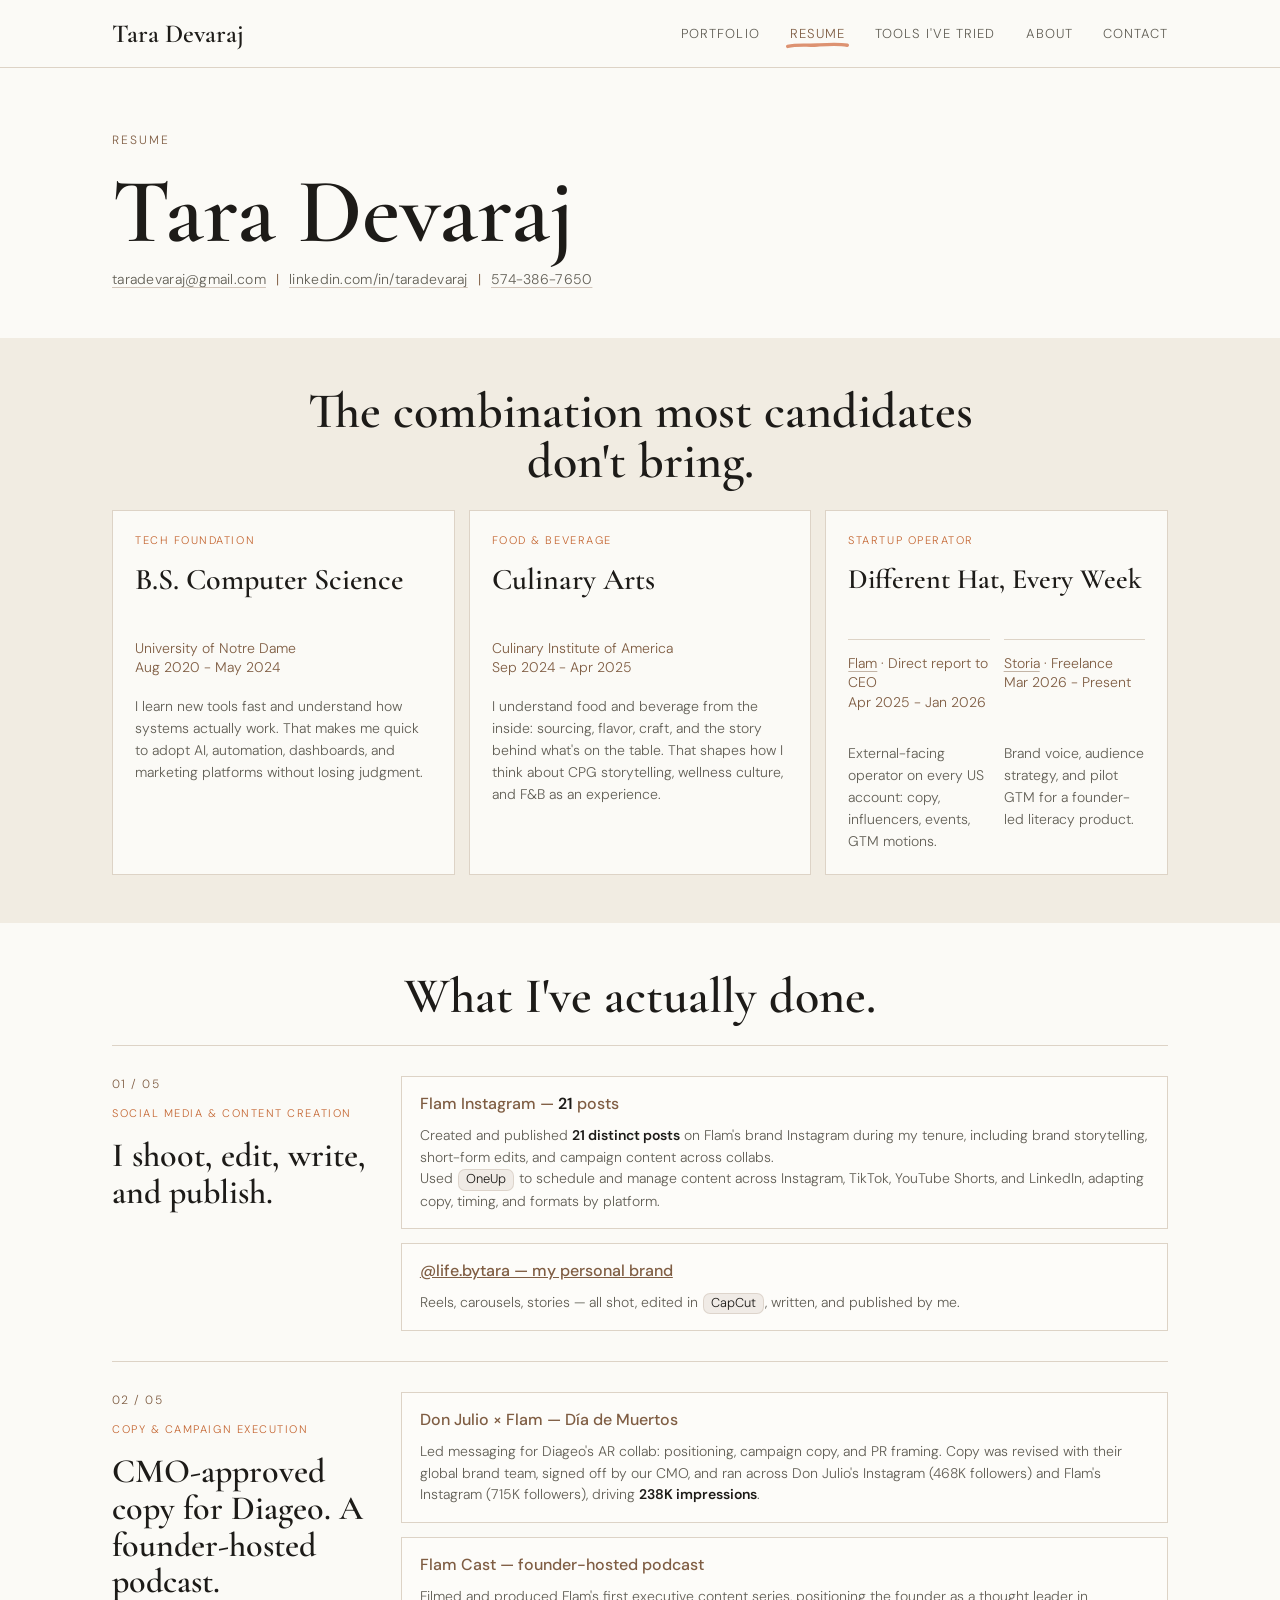
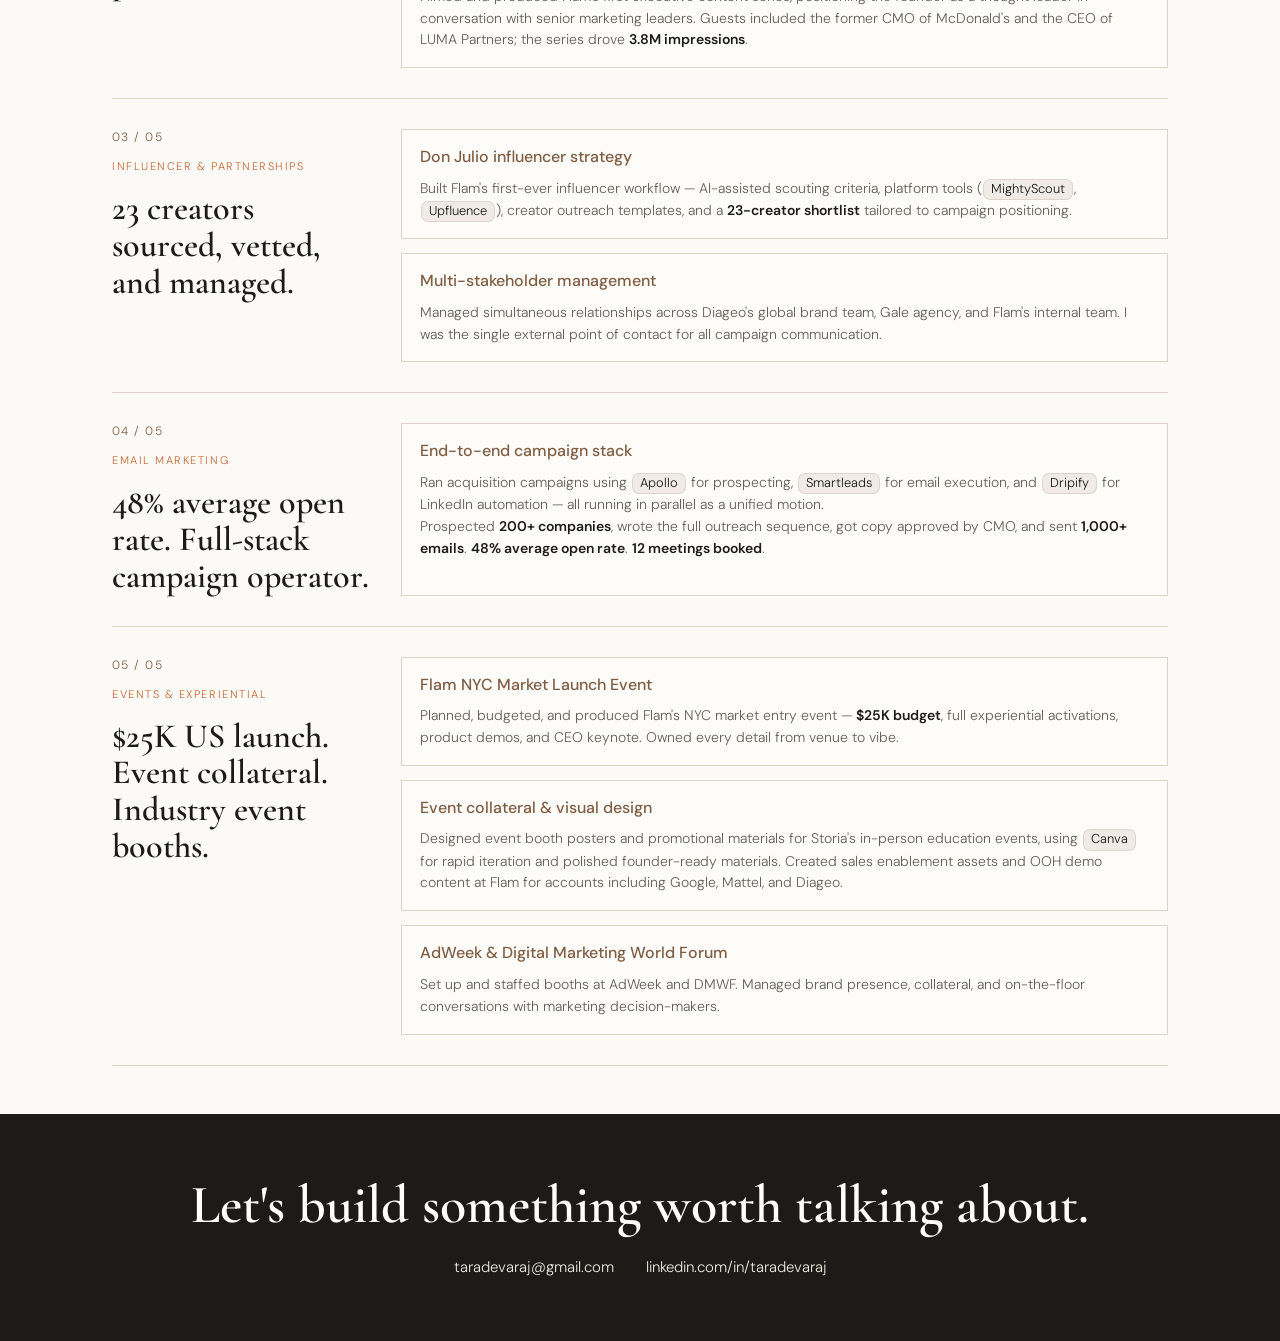
==== commit 197ebfc7: "added favicon" ====
--- a/resume/index.html
+++ b/resume/index.html
@@ -8,6 +8,7 @@
       name="description"
       content="Resume page for Tara Devaraj, focused on brand marketing, campaign execution, content, influencer strategy, events, and GTM experience."
     />
+    <link rel="icon" href="../assets/favicon/td-favicon.jpeg" type="image/jpeg" />
     <link rel="preconnect" href="https://fonts.googleapis.com" />
     <link rel="preconnect" href="https://fonts.gstatic.com" crossorigin />
     <link
@@ -586,7 +587,7 @@
                 </article>
                 <article class="proof-item">
                   <strong>Multi-stakeholder management</strong>
-                  <p>Managed simultaneous relationships across Diageo's global brand team, Gale agency, and Flam's internal team. I was the single external point of contact for all campaign communication — no dropped balls.</p>
+                  <p>Managed simultaneous relationships across Diageo's global brand team, Gale agency, and Flam's internal team. I was the single external point of contact for all campaign communication.</p>
                 </article>
               </div>
             </section>
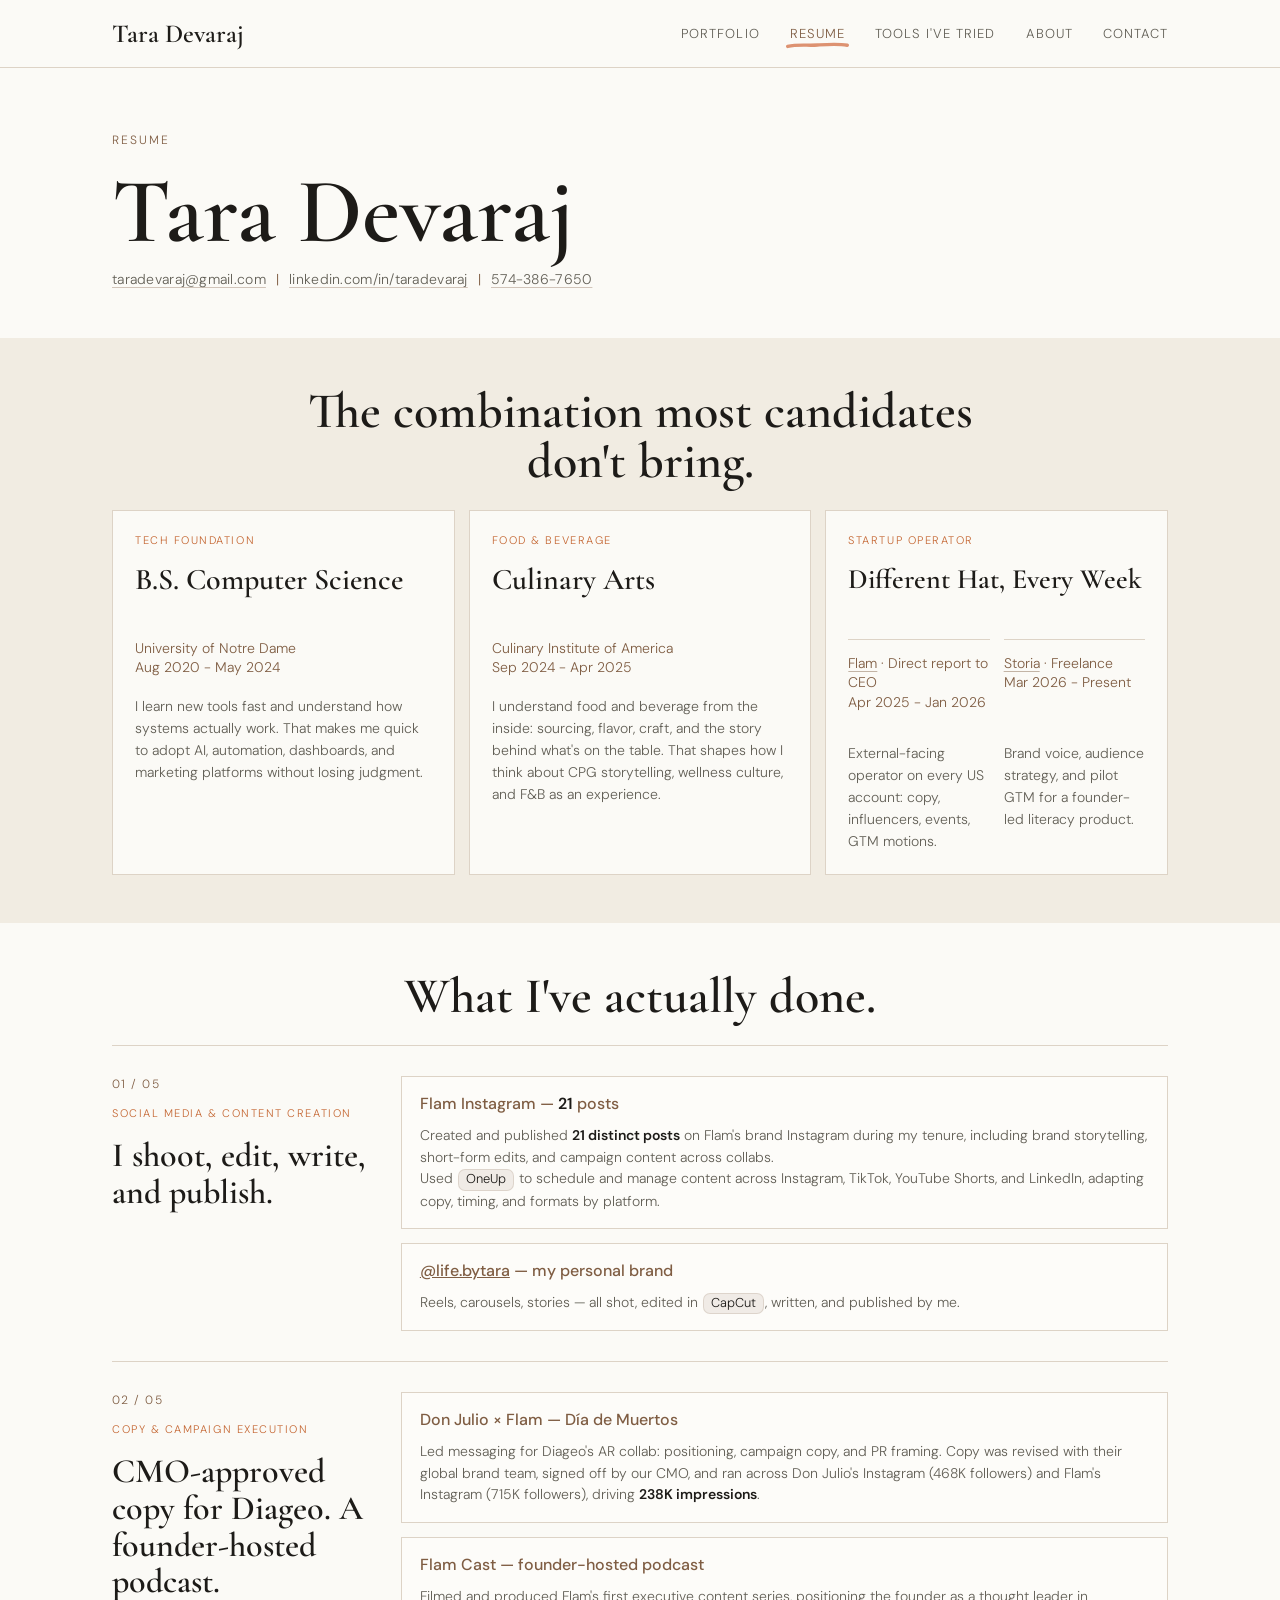
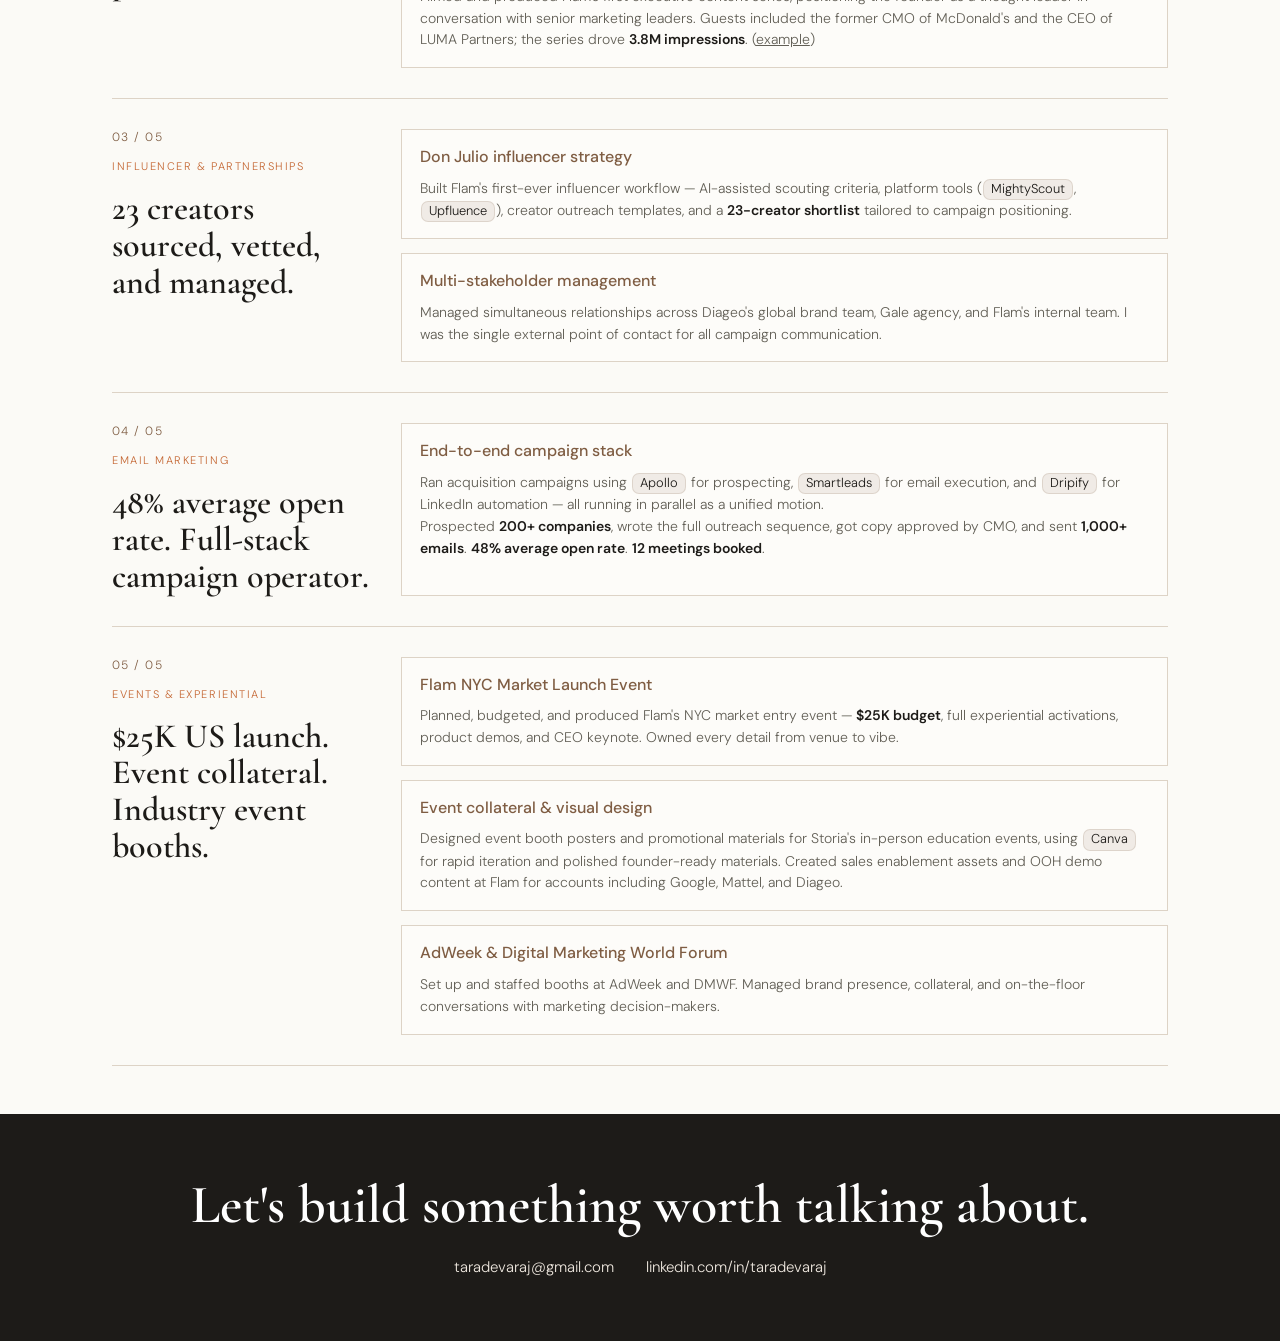
==== commit 4d113106: "update favicon" ====
--- a/resume/index.html
+++ b/resume/index.html
@@ -8,7 +8,7 @@
       name="description"
       content="Resume page for Tara Devaraj, focused on brand marketing, campaign execution, content, influencer strategy, events, and GTM experience."
     />
-    <link rel="icon" href="../assets/favicon/td-favicon.jpeg" type="image/jpeg" />
+    <link rel="icon" href="../assets/favicon/td-wax-favicon.png" type="image/png" />
     <link rel="preconnect" href="https://fonts.googleapis.com" />
     <link rel="preconnect" href="https://fonts.gstatic.com" crossorigin />
     <link
@@ -550,7 +550,7 @@
                   <p>Created and published <span class="metric">21 distinct posts</span> on Flam's brand Instagram during my tenure, including brand storytelling, short-form edits, and campaign content across collabs.<br>Used <span class="tool-chip">OneUp</span> to schedule and manage content across Instagram, TikTok, YouTube Shorts, and LinkedIn, adapting copy, timing, and formats by platform.</p>
                 </article>
                 <article class="proof-item">
-                  <strong><a href="https://instagram.com/life.bytara" target="_blank" rel="noreferrer">@life.bytara — my personal brand</a></strong>
+                  <strong><a href="https://www.instagram.com/life.bytara/reels/" target="_blank" rel="noreferrer">@life.bytara</a> — my personal brand</strong>
                   <p>Reels, carousels, stories — all shot, edited in <span class="tool-chip">CapCut</span>, written, and published by me.</p>
                 </article>
               </div>
@@ -569,7 +569,7 @@
                 </article>
                 <article class="proof-item">
                   <strong>Flam Cast — founder-hosted podcast</strong>
-                  <p>Filmed and produced Flam's first executive content series, positioning the founder as a thought leader in conversation with senior marketing leaders. Guests included the former CMO of McDonald's and the CEO of LUMA Partners; the series drove <span class="metric">3.8M impressions</span>.</p>
+                  <p>Filmed and produced Flam's first executive content series, positioning the founder as a thought leader in conversation with senior marketing leaders. Guests included the former CMO of McDonald's and the CEO of LUMA Partners; the series drove <span class="metric">3.8M impressions</span>. (<a href="https://www.instagram.com/reel/DUn-Iv1jeN0/" target="_blank" rel="noreferrer">example</a>)</p>
                 </article>
               </div>
             </section>
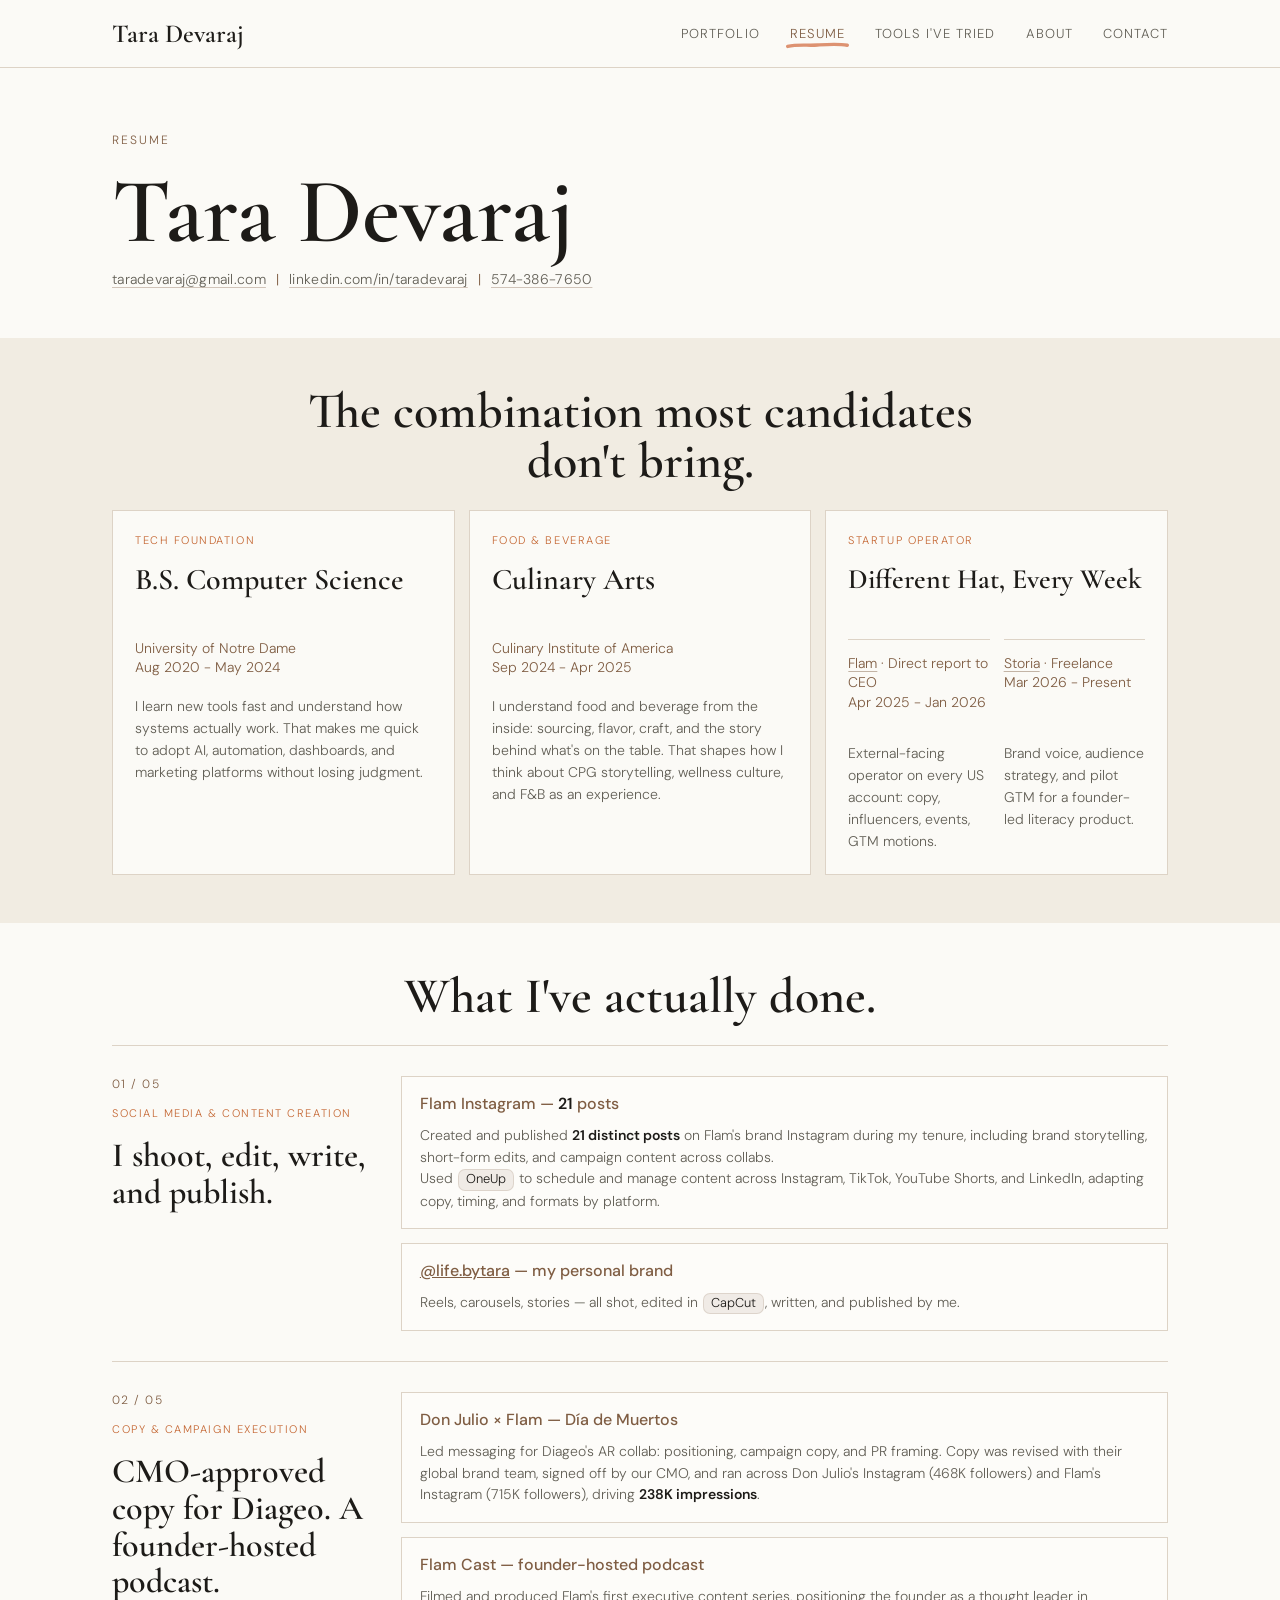
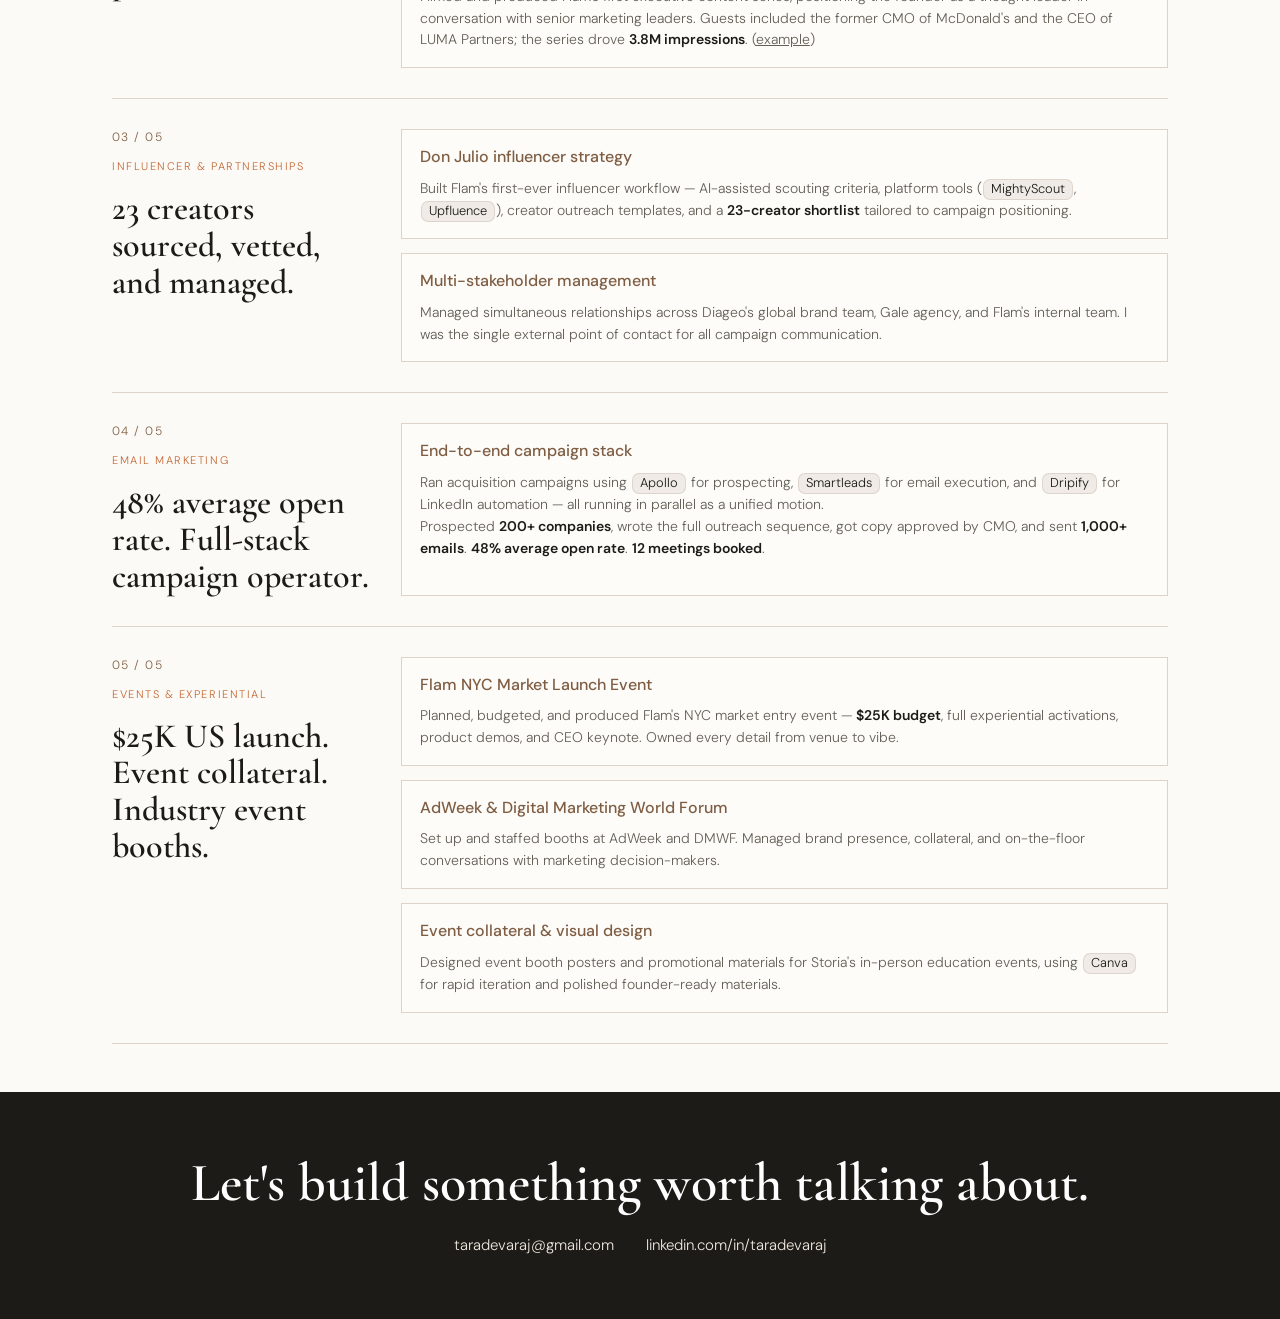
==== commit ef9cb023: "Fix homepage blank screen" ====
--- a/resume/index.html
+++ b/resume/index.html
@@ -8,7 +8,7 @@
       name="description"
       content="Resume page for Tara Devaraj, focused on brand marketing, campaign execution, content, influencer strategy, events, and GTM experience."
     />
-    <link rel="icon" href="../assets/favicon/td-wax-favicon.png" type="image/png" />
+    <link rel="icon" href="../assets/favicon/td-chocolate-leaf-favicon.png" type="image/png" />
     <link rel="preconnect" href="https://fonts.googleapis.com" />
     <link rel="preconnect" href="https://fonts.gstatic.com" crossorigin />
     <link
@@ -618,12 +618,12 @@
                   <p>Planned, budgeted, and produced Flam's NYC market entry event — <span class="metric">$25K budget</span>, full experiential activations, product demos, and CEO keynote. Owned every detail from venue to vibe.</p>
                 </article>
                 <article class="proof-item">
-                  <strong>Event collateral &amp; visual design</strong>
-                  <p>Designed event booth posters and promotional materials for Storia's in-person education events, using <span class="tool-chip">Canva</span> for rapid iteration and polished founder-ready materials. Created sales enablement assets and OOH demo content at Flam for accounts including Google, Mattel, and Diageo.</p>
-                </article>
-                <article class="proof-item">
                   <strong>AdWeek &amp; Digital Marketing World Forum</strong>
                   <p>Set up and staffed booths at AdWeek and DMWF. Managed brand presence, collateral, and on-the-floor conversations with marketing decision-makers.</p>
+                </article>
+                <article class="proof-item">
+                  <strong>Event collateral &amp; visual design</strong>
+                  <p>Designed event booth posters and promotional materials for Storia's in-person education events, using <span class="tool-chip">Canva</span> for rapid iteration and polished founder-ready materials.</p>
                 </article>
               </div>
             </section>
